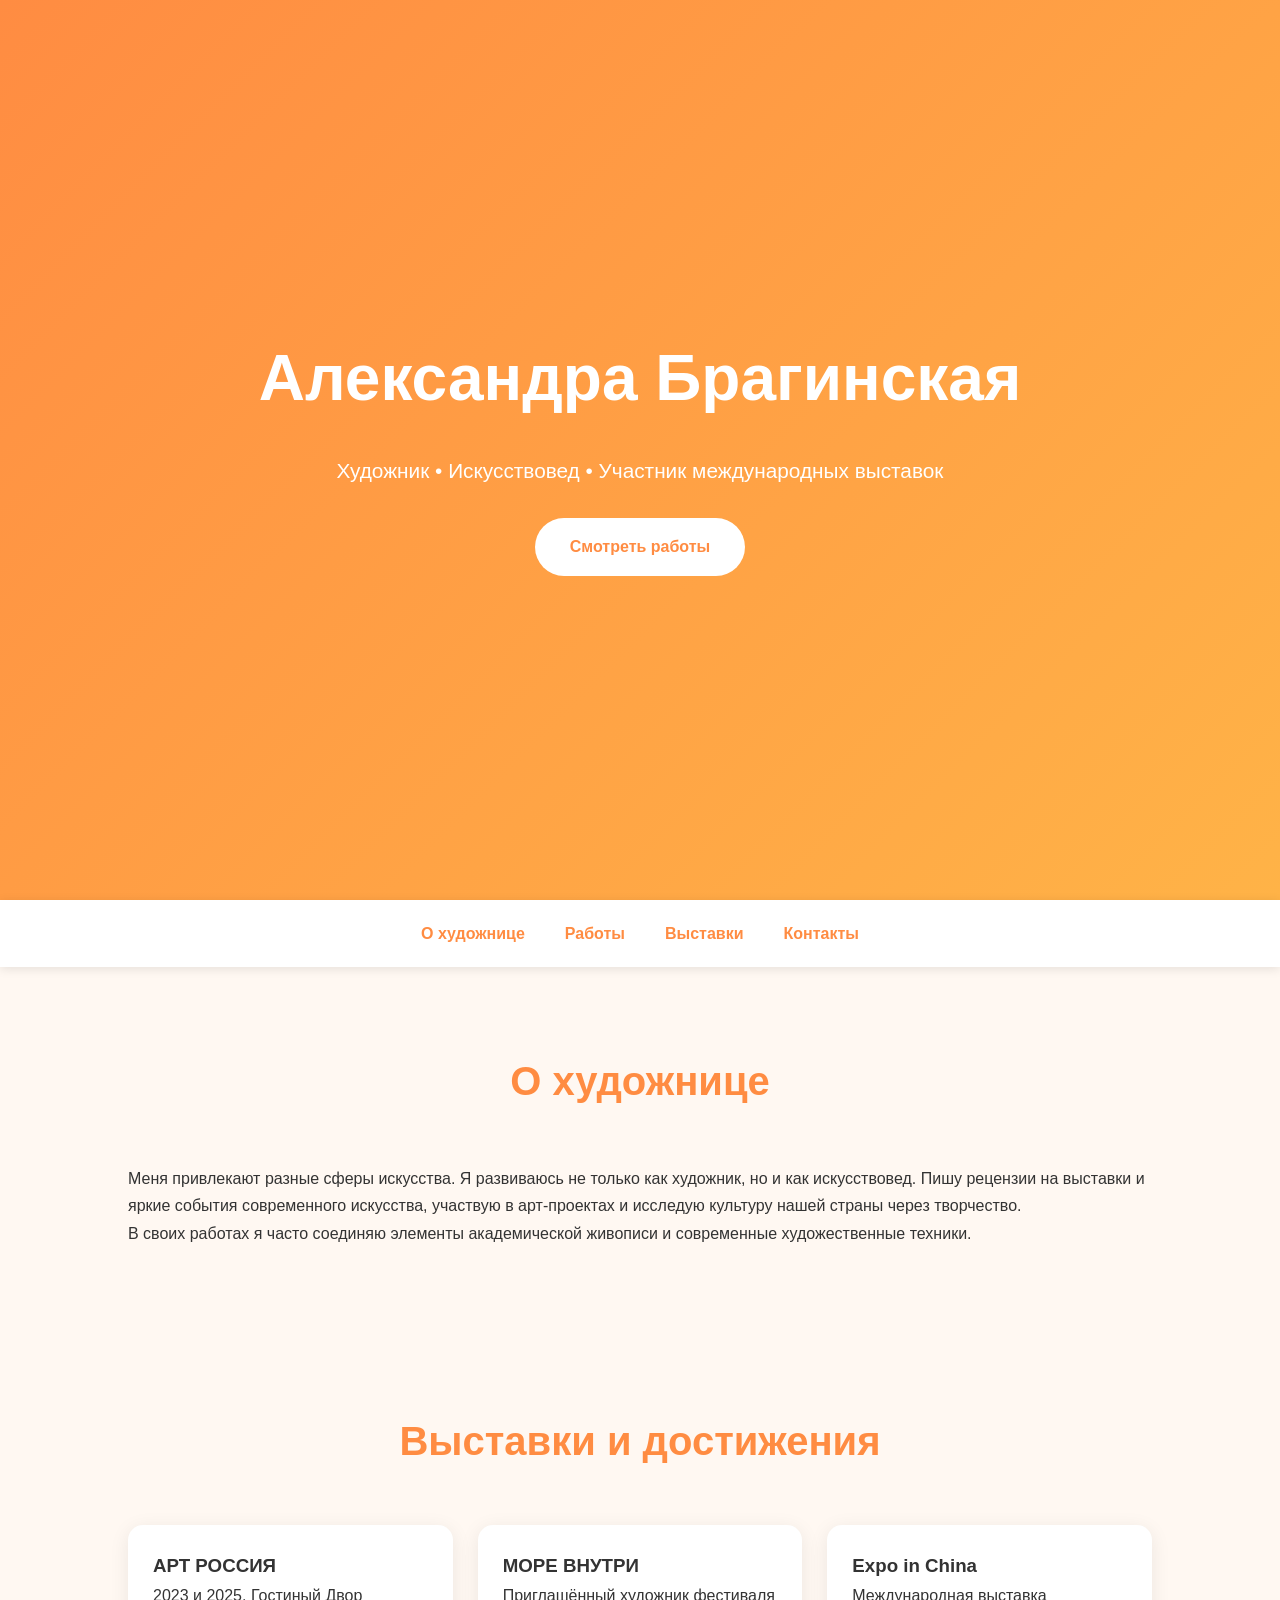
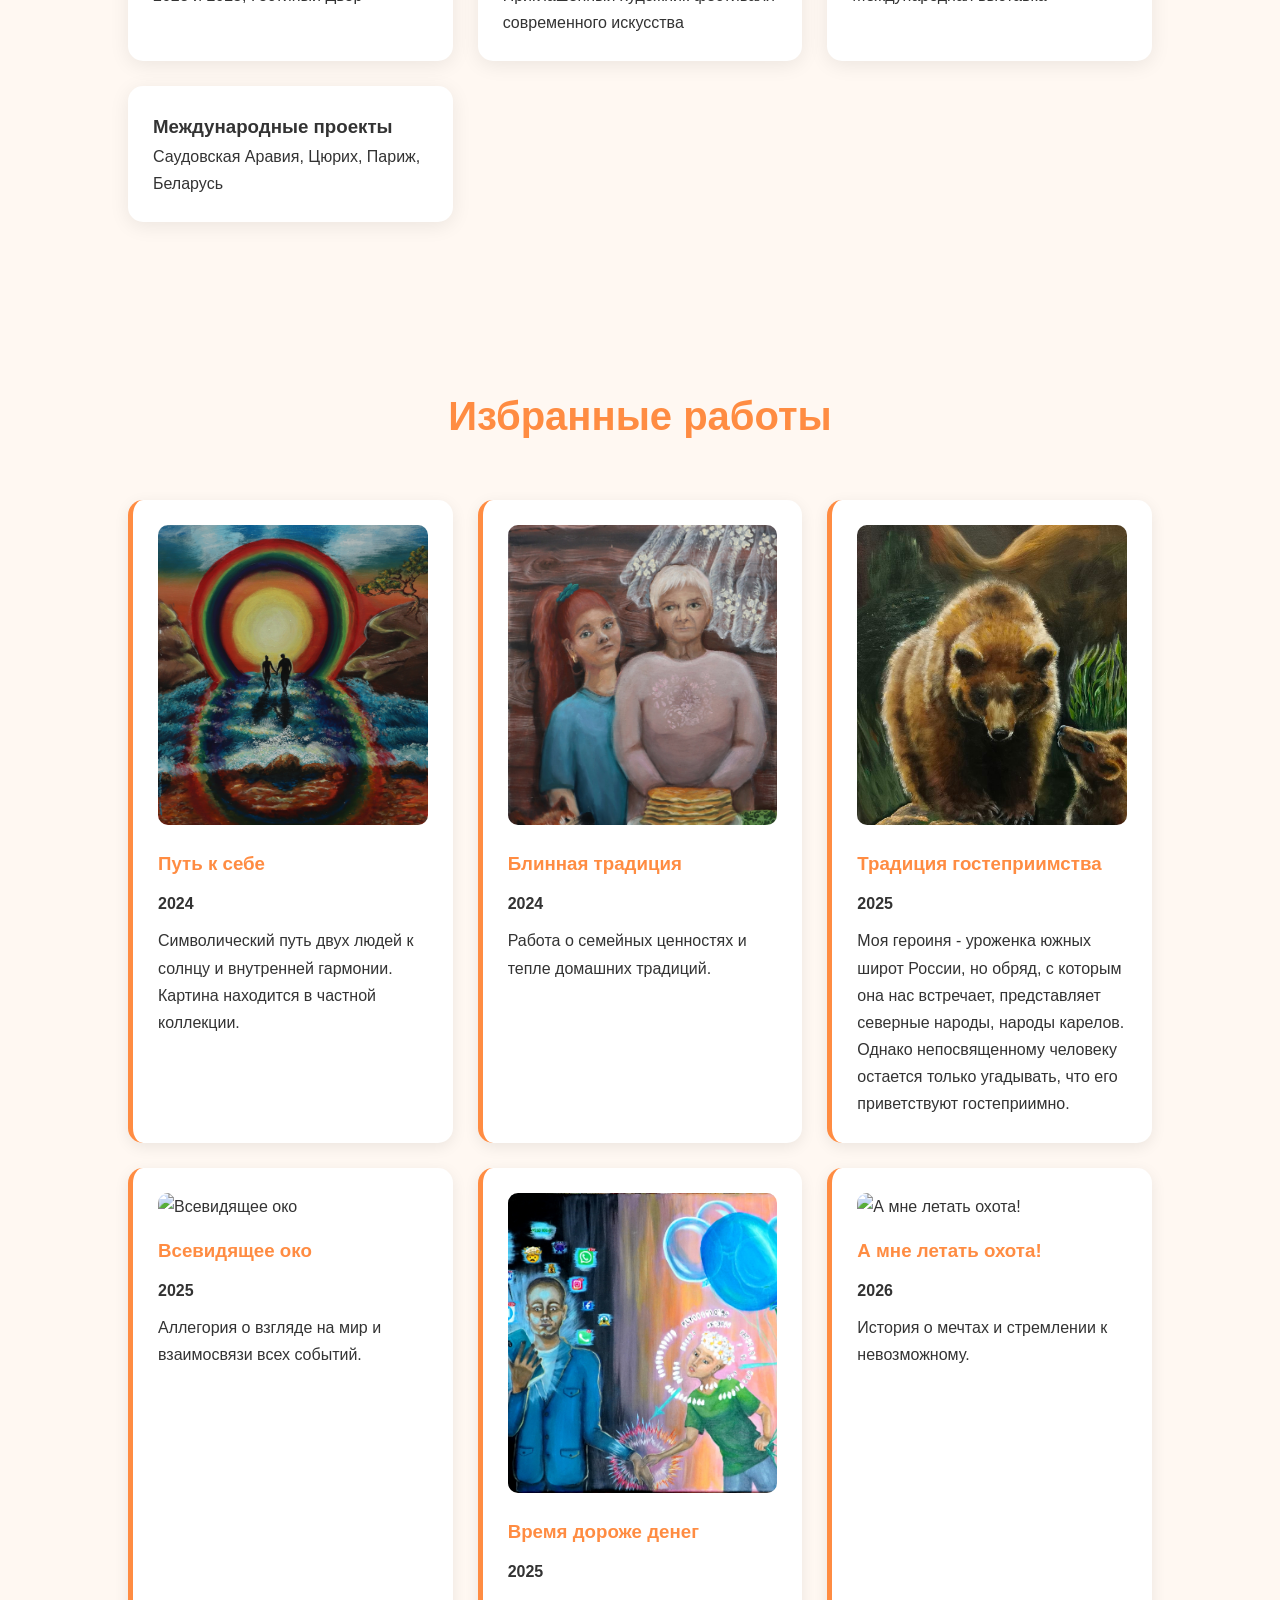
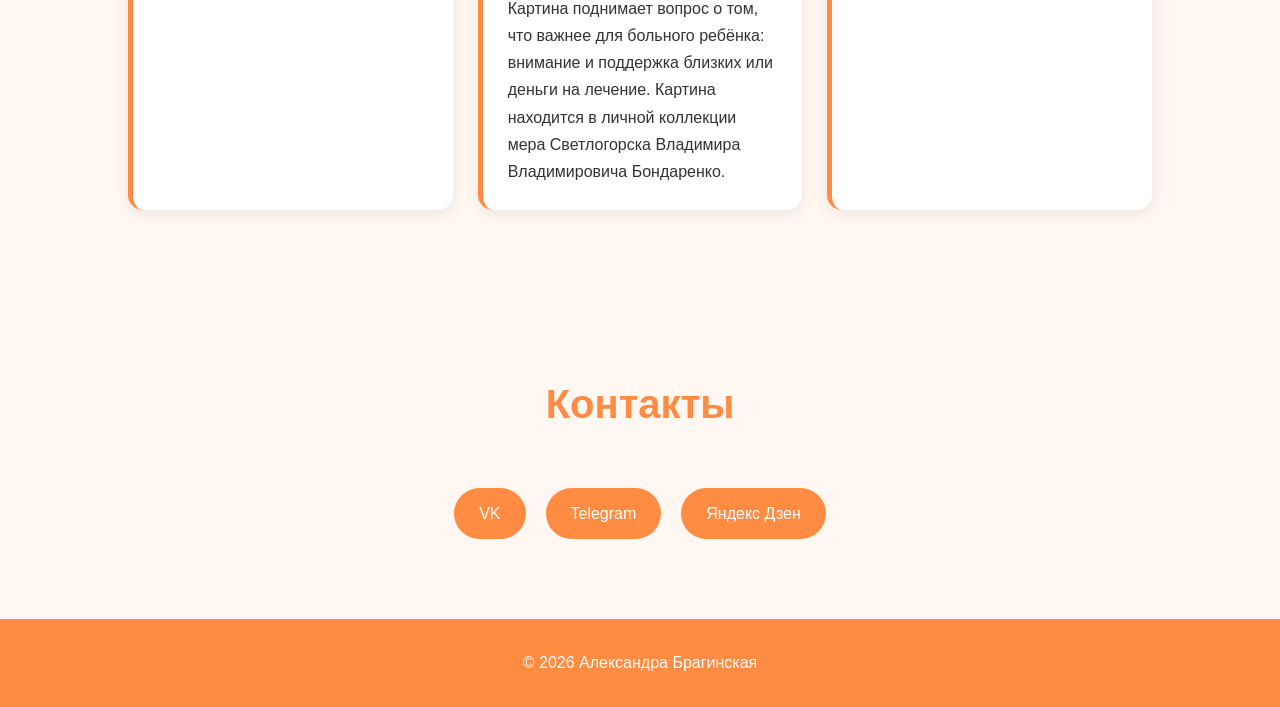
==== index.html @ 284531b2 "upgrade" ====
<!doctype html>
<html lang="ru">
  <head>
    <meta charset="UTF-8" />
    <meta name="viewport" content="width=device-width, initial-scale=1.0" />
    <title>Александра Брагинская | Художник</title>
    <link rel="stylesheet" href="style.css" />
  </head>
  <body>
    <header class="hero">
      <div class="hero-content">
        <h1>Александра Брагинская</h1>
        <p>Художник • Искусствовед • Участник международных выставок</p>
        <a href="#works" class="btn">Смотреть работы</a>
      </div>
    </header>

    <nav>
      <a href="#about">О художнице</a>
      <a href="#works">Работы</a>
      <a href="#projects">Выставки</a>
      <a href="#contacts">Контакты</a>
    </nav>

    <section id="about">
      <h2>О художнице</h2>

      <p>
        Меня привлекают разные сферы искусства. Я развиваюсь не только как
        художник, но и как искусствовед. Пишу рецензии на выставки и яркие
        события современного искусства, участвую в арт-проектах и исследую
        культуру нашей страны через творчество.
      </p>

      <p>
        В своих работах я часто соединяю элементы академической живописи и
        современные художественные техники.
      </p>
    </section>

    <section id="projects">
      <h2>Выставки и достижения</h2>

      <div class="cards">
        <div class="card">
          <h3>АРТ РОССИЯ</h3>
          <p>2023 и 2025, Гостиный Двор</p>
        </div>

        <div class="card">
          <h3>МОРЕ ВНУТРИ</h3>
          <p>Приглашённый художник фестиваля современного искусства</p>
        </div>

        <div class="card">
          <h3>Expo in China</h3>
          <p>Международная выставка</p>
        </div>

        <div class="card">
          <h3>Международные проекты</h3>
          <p>Саудовская Аравия, Цюрих, Париж, Беларусь</p>
        </div>
      </div>
    </section>

    <section id="works">
      <h2>Избранные работы</h2>

      <div class="gallery">
        <div class="work">
          <img src="img/IMG_5346.JPG" alt="Путь к себе" />
          <h3>Путь к себе</h3>
          <span>2024</span>
          <p>
            Символический путь двух людей к солнцу и внутренней гармонии.
            Картина находится в частной коллекции.
          </p>
        </div>

        <div class="work">
          <img
            src="img/Брагинская_Александра_70_50_Чувство_заботы_и_безусловной_любви.jpg"
            alt="Блинная традиция"
          />
          <h3>Блинная традиция</h3>
          <span>2024</span>
          <p>Работа о семейных ценностях и тепле домашних традиций.</p>
        </div>

        <div class="work">
          <img src="img/1757697984592.jpg" alt="Традиция гостеприимства" />
          <h3>Традиция гостеприимства</h3>
          <span>2025</span>
          <p>
            Моя героиня - уроженка южных широт России, но обряд, с которым она
            нас встречает, представляет северные народы, народы карелов. Однако
            непосвященному человеку остается только угадывать, что его
            приветствуют гостеприимно.
          </p>
        </div>

        <div class="work">
          <img src="img/DSC06233.png" alt="Всевидящее око" />
          <h3>Всевидящее око</h3>
          <span>2025</span>
          <p>Аллегория о взгляде на мир и взаимосвязи всех событий.</p>
        </div>

        <div class="work">
          <img src="img/IMG_20250822_142202_879.jpg" alt="Время дороже денег" />
          <h3>Время дороже денег</h3>
          <span>2025</span>
          <p>
            Картина поднимает вопрос о том, что важнее для больного ребёнка:
            внимание и поддержка близких или деньги на лечение. Картина
            находится в личной коллекции мера Светлогорска Владимира
            Владимировича Бондаренко.
          </p>
        </div>

        <div class="work">
          <img
            src="img/IMG_20260611_232342_124.jpg"
            alt="А мне летать охота!"
          />
          <h3>А мне летать охота!</h3>
          <span>2026</span>
          <p>История о мечтах и стремлении к невозможному.</p>
        </div>
      </div>
    </section>

    <section id="contacts">
      <h2>Контакты</h2>

      <div class="contacts">
        <a href="https://vk.com/alexatorsher" target="_blank">VK</a>
        <a href="https://t.me/artalexatorsher" target="_blank">Telegram</a>
        <a href="https://dzen.ru/a/aH1S5kycwwCSteDz" target="_blank"
          >Яндекс Дзен</a
        >
      </div>
    </section>

    <footer>
      <p>© 2026 Александра Брагинская</p>
    </footer>

    <script src="script.js"></script>
  </body>
</html>
---- style.css ----
* {
  margin: 0;
  padding: 0;
  box-sizing: border-box;
}

html {
  scroll-behavior: smooth;
}

body {
  font-family:
    Segoe UI,
    sans-serif;
  background: #fff8f2;
  color: #333;
  line-height: 1.7;
}

.hero {
  height: 100vh;
  background: linear-gradient(135deg, #ff8c42, #ffb347);
  display: flex;
  justify-content: center;
  align-items: center;
  text-align: center;
  color: white;
  h1 {
    font-size: 4rem;
    margin-bottom: 20px;
  }
  p {
    font-size: 1.3rem;
    margin-bottom: 30px;
  }
}

.btn {
  display: inline-block;
  padding: 15px 35px;
  background: white;
  color: #ff8c42;
  text-decoration: none;
  border-radius: 50px;
  font-weight: bold;
  transition: 0.3s;
  &:hover {
    transform: translateY(-3px);
  }
}

nav {
  position: sticky;
  top: 0;
  background: white;
  display: flex;
  justify-content: center;
  gap: 40px;
  padding: 20px;
  box-shadow: 0 2px 10px rgba(0, 0, 0, 0.1);
  z-index: 100;
  a {
    color: #ff8c42;
    text-decoration: none;
    font-weight: 600;
  }
}

section {
  padding: 80px 10%;
}

h2 {
  text-align: center;
  margin-bottom: 50px;
  color: #ff8c42;
  font-size: 2.5rem;
}

.cards {
  display: grid;
  grid-template-columns: repeat(auto-fit, minmax(250px, 1fr));
  gap: 25px;
}

.card {
  background: white;
  padding: 25px;
  border-radius: 15px;
  box-shadow: 0 4px 20px rgba(0, 0, 0, 0.08);
}

.gallery {
  display: grid;
  grid-template-columns: repeat(auto-fit, minmax(300px, 1fr));
  gap: 25px;
}

.work {
  background: white;
  padding: 25px;
  border-radius: 15px;
  border-left: 5px solid #ff8c42;
  box-shadow: 0 4px 15px rgba(0, 0, 0, 0.08);
  h3 {
    color: #ff8c42;
  }
  span {
    display: block;
    margin: 10px 0;
    font-weight: bold;
  }
  img {
    width: 100%;
    height: 300px;
    object-fit: cover;
    border-radius: 10px;
    margin-bottom: 15px;
  }
}

.contacts {
  display: flex;
  justify-content: center;
  gap: 20px;
  a {
    padding: 12px 25px;
    background: #ff8c42;
    color: white;
    text-decoration: none;
    border-radius: 50px;
  }
}

footer {
  text-align: center;
  padding: 30px;
  background: #ff8c42;
  color: white;
}

@media (max-width: 992px) {
  .hero h1 {
    font-size: 3rem;
  }

  .hero p {
    font-size: 1.1rem;
  }

  nav {
    gap: 20px;
    padding: 15px;
  }

  section {
    padding: 60px 7%;
  }
}

/* Телефоны */
@media (max-width: 768px) {
  .hero {
    padding: 20px;
  }

  .hero h1 {
    font-size: 2.3rem;
  }

  .hero p {
    font-size: 1rem;
  }

  nav {
    display: flex;
    flex-wrap: wrap;
    justify-content: center;
    gap: 12px;
    padding: 12px;
  }

  nav a {
    font-size: 0.95rem;
    padding: 6px 10px;
  }

  section {
    padding: 50px 20px;
  }

  h2 {
    font-size: 2rem;
  }

  .gallery {
    grid-template-columns: 1fr;
  }

  .cards {
    grid-template-columns: 1fr;
  }

  .contacts {
    flex-direction: column;
    align-items: center;
  }

  .contacts a {
    width: 100%;
    max-width: 320px;
    text-align: center;
  }

  .work img {
    height: 220px;
  }
}

/* Маленькие телефоны */
@media (max-width: 480px) {
  .hero h1 {
    font-size: 1.8rem;
  }

  nav {
    display: none;
  }

  nav a {
    width: 100%;
    text-align: center;
  }

  .btn {
    width: 100%;
    max-width: 260px;
  }
}
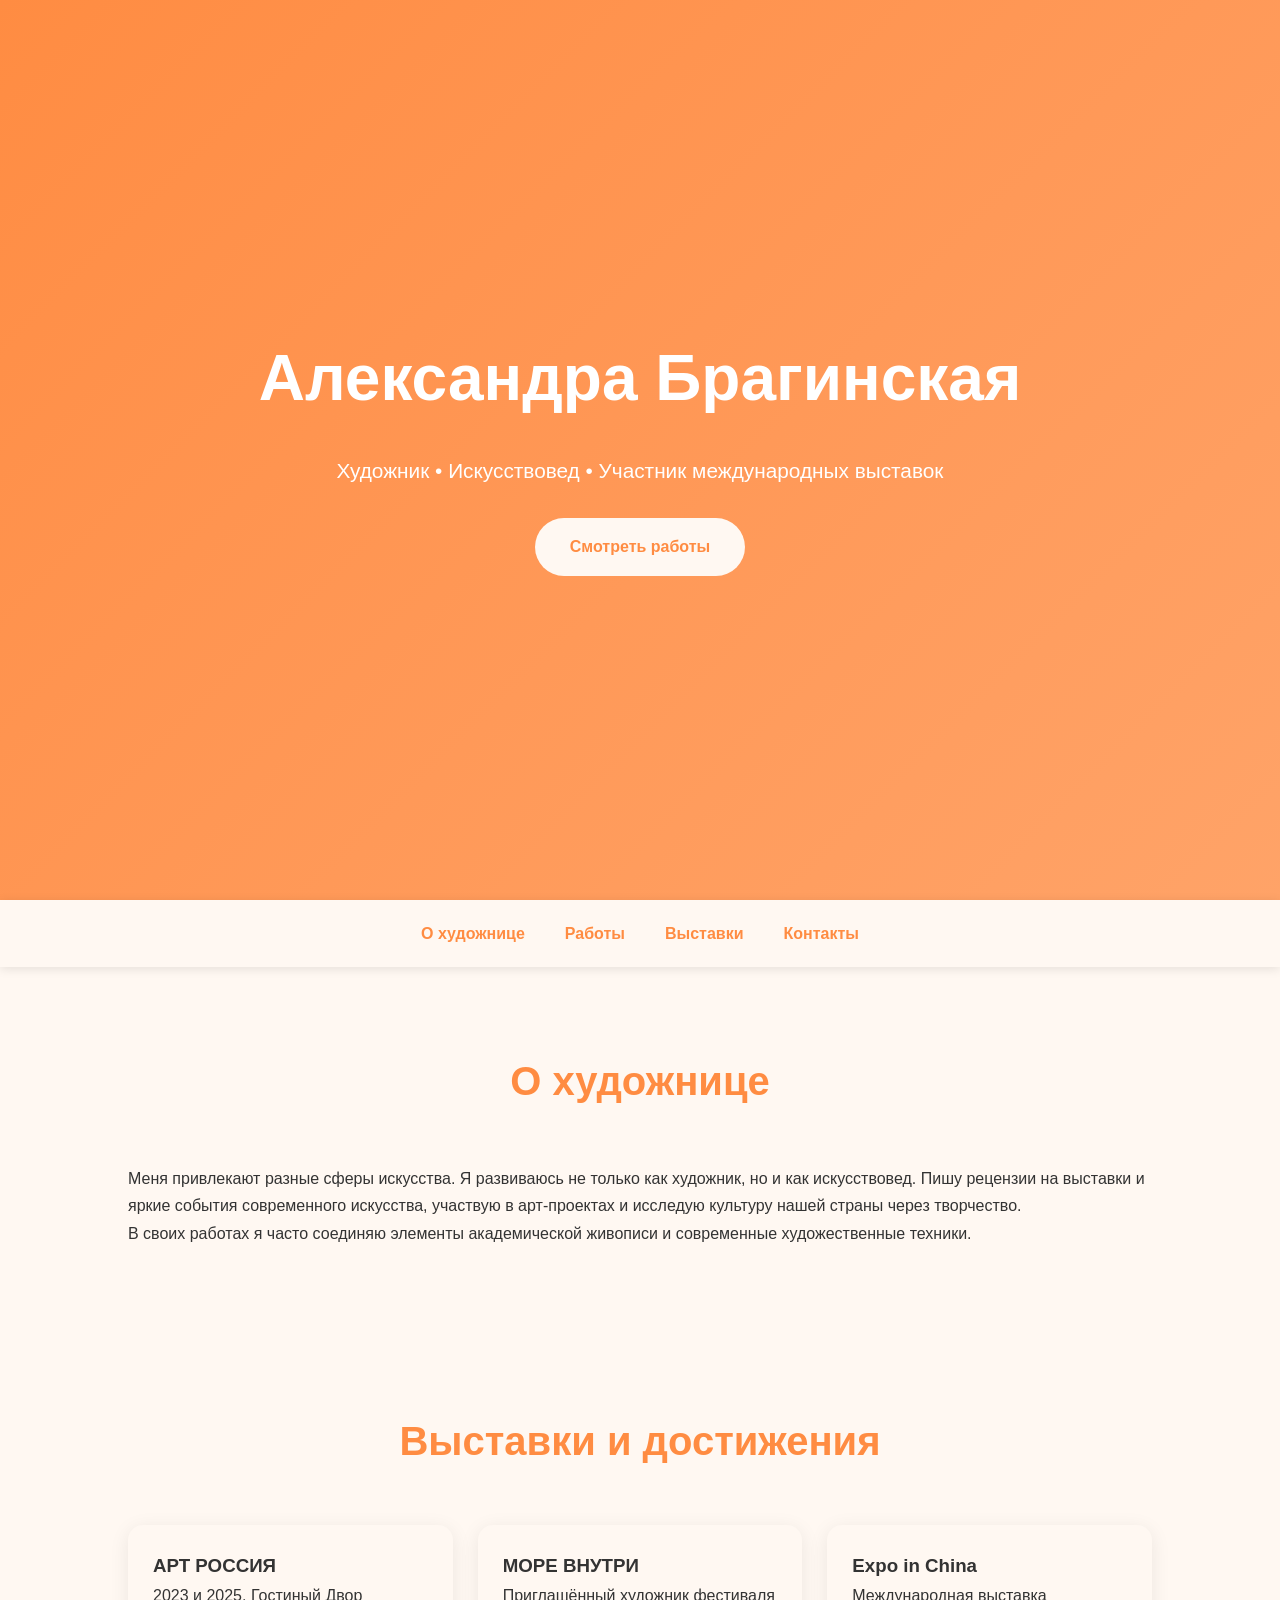
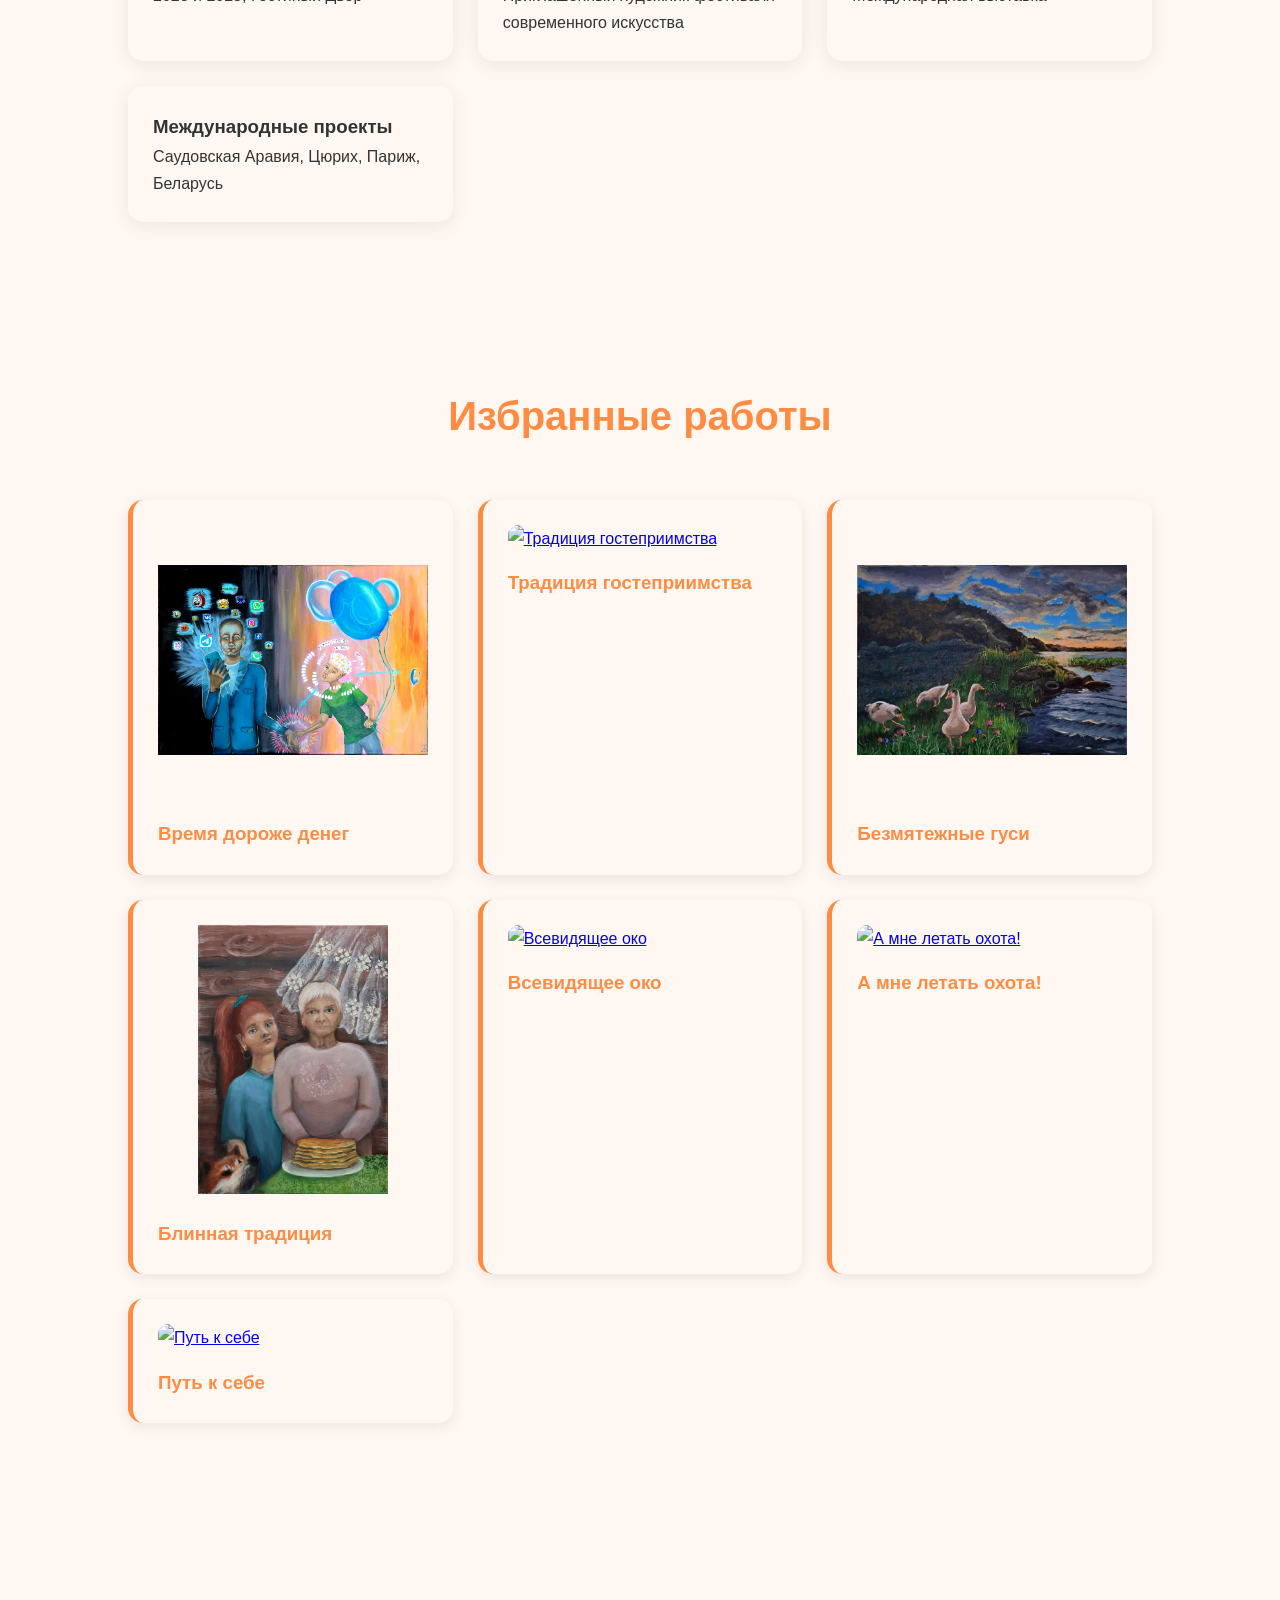
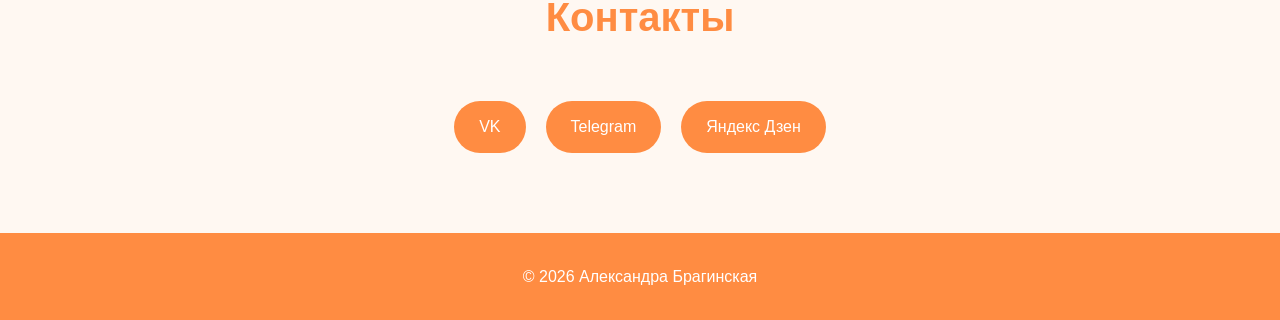
==== commit 01efdafb: "added script for paintings" ====
--- a/index.html
+++ b/index.html
@@ -66,69 +66,7 @@
 
     <section id="works">
       <h2>Избранные работы</h2>
-
-      <div class="gallery">
-        <div class="work">
-          <img src="img/IMG_5346.JPG" alt="Путь к себе" />
-          <h3>Путь к себе</h3>
-          <span>2024</span>
-          <p>
-            Символический путь двух людей к солнцу и внутренней гармонии.
-            Картина находится в частной коллекции.
-          </p>
-        </div>
-
-        <div class="work">
-          <img
-            src="img/Брагинская_Александра_70_50_Чувство_заботы_и_безусловной_любви.jpg"
-            alt="Блинная традиция"
-          />
-          <h3>Блинная традиция</h3>
-          <span>2024</span>
-          <p>Работа о семейных ценностях и тепле домашних традиций.</p>
-        </div>
-
-        <div class="work">
-          <img src="img/1757697984592.jpg" alt="Традиция гостеприимства" />
-          <h3>Традиция гостеприимства</h3>
-          <span>2025</span>
-          <p>
-            Моя героиня - уроженка южных широт России, но обряд, с которым она
-            нас встречает, представляет северные народы, народы карелов. Однако
-            непосвященному человеку остается только угадывать, что его
-            приветствуют гостеприимно.
-          </p>
-        </div>
-
-        <div class="work">
-          <img src="img/DSC06233.png" alt="Всевидящее око" />
-          <h3>Всевидящее око</h3>
-          <span>2025</span>
-          <p>Аллегория о взгляде на мир и взаимосвязи всех событий.</p>
-        </div>
-
-        <div class="work">
-          <img src="img/IMG_20250822_142202_879.jpg" alt="Время дороже денег" />
-          <h3>Время дороже денег</h3>
-          <span>2025</span>
-          <p>
-            Картина поднимает вопрос о том, что важнее для больного ребёнка:
-            внимание и поддержка близких или деньги на лечение. Картина
-            находится в личной коллекции мера Светлогорска Владимира
-            Владимировича Бондаренко.
-          </p>
-        </div>
-
-        <div class="work">
-          <img
-            src="img/IMG_20260611_232342_124.jpg"
-            alt="А мне летать охота!"
-          />
-          <h3>А мне летать охота!</h3>
-          <span>2026</span>
-          <p>История о мечтах и стремлении к невозможному.</p>
-        </div>
-      </div>
+      <div class="gallery" id="gallery"></div>
     </section>
 
     <section id="contacts">
--- a/style.css
+++ b/style.css
@@ -4,6 +4,14 @@
   box-sizing: border-box;
 }
 
+:root {
+  --primary-color: #ff8c42;
+  --secondary-color: color-mix(in srgb, var(--primary-color) 80%, white);
+  --background-color: #fff8f2;
+  --black-text-color: #333;
+  --white-text-color: #fff;
+}
+
 html {
   scroll-behavior: smooth;
 }
@@ -12,19 +20,23 @@
   font-family:
     Segoe UI,
     sans-serif;
-  background: #fff8f2;
-  color: #333;
+  background: var(--background-color);
+  color: var(--black-text-color);
   line-height: 1.7;
 }
 
 .hero {
   height: 100vh;
-  background: linear-gradient(135deg, #ff8c42, #ffb347);
+  background: linear-gradient(
+    135deg,
+    var(--primary-color),
+    var(--secondary-color)
+  );
   display: flex;
   justify-content: center;
   align-items: center;
   text-align: center;
-  color: white;
+  color: var(--white-text-color);
   h1 {
     font-size: 4rem;
     margin-bottom: 20px;
@@ -38,8 +50,8 @@
 .btn {
   display: inline-block;
   padding: 15px 35px;
-  background: white;
-  color: #ff8c42;
+  background: var(--background-color);
+  color: var(--primary-color);
   text-decoration: none;
   border-radius: 50px;
   font-weight: bold;
@@ -52,7 +64,7 @@
 nav {
   position: sticky;
   top: 0;
-  background: white;
+  background: var(--background-color);
   display: flex;
   justify-content: center;
   gap: 40px;
@@ -60,7 +72,7 @@
   box-shadow: 0 2px 10px rgba(0, 0, 0, 0.1);
   z-index: 100;
   a {
-    color: #ff8c42;
+    color: var(--primary-color);
     text-decoration: none;
     font-weight: 600;
   }
@@ -73,7 +85,7 @@
 h2 {
   text-align: center;
   margin-bottom: 50px;
-  color: #ff8c42;
+  color: var(--primary-color);
   font-size: 2.5rem;
 }
 
@@ -84,7 +96,7 @@
 }
 
 .card {
-  background: white;
+  background: var(--background-color);
   padding: 25px;
   border-radius: 15px;
   box-shadow: 0 4px 20px rgba(0, 0, 0, 0.08);
@@ -97,13 +109,13 @@
 }
 
 .work {
-  background: white;
+  background: var(--background-color);
   padding: 25px;
   border-radius: 15px;
-  border-left: 5px solid #ff8c42;
+  border-left: 5px solid var(--primary-color);
   box-shadow: 0 4px 15px rgba(0, 0, 0, 0.08);
   h3 {
-    color: #ff8c42;
+    color: var(--primary-color);
   }
   span {
     display: block;
@@ -112,8 +124,9 @@
   }
   img {
     width: 100%;
-    height: 300px;
-    object-fit: cover;
+    aspect-ratio: 1 / 1;
+    object-fit: contain;
+    background: var(--background-color);
     border-radius: 10px;
     margin-bottom: 15px;
   }
@@ -125,8 +138,8 @@
   gap: 20px;
   a {
     padding: 12px 25px;
-    background: #ff8c42;
-    color: white;
+    background: var(--primary-color);
+    color: var(--white-text-color);
     text-decoration: none;
     border-radius: 50px;
   }
@@ -135,8 +148,8 @@
 footer {
   text-align: center;
   padding: 30px;
-  background: #ff8c42;
-  color: white;
+  background: var(--primary-color);
+  color: var(--white-text-color);
 }
 
 @media (max-width: 992px) {
@@ -155,65 +168,6 @@
 
   section {
     padding: 60px 7%;
-  }
-}
-
-/* Телефоны */
-@media (max-width: 768px) {
-  .hero {
-    padding: 20px;
-  }
-
-  .hero h1 {
-    font-size: 2.3rem;
-  }
-
-  .hero p {
-    font-size: 1rem;
-  }
-
-  nav {
-    display: flex;
-    flex-wrap: wrap;
-    justify-content: center;
-    gap: 12px;
-    padding: 12px;
-  }
-
-  nav a {
-    font-size: 0.95rem;
-    padding: 6px 10px;
-  }
-
-  section {
-    padding: 50px 20px;
-  }
-
-  h2 {
-    font-size: 2rem;
-  }
-
-  .gallery {
-    grid-template-columns: 1fr;
-  }
-
-  .cards {
-    grid-template-columns: 1fr;
-  }
-
-  .contacts {
-    flex-direction: column;
-    align-items: center;
-  }
-
-  .contacts a {
-    width: 100%;
-    max-width: 320px;
-    text-align: center;
-  }
-
-  .work img {
-    height: 220px;
   }
 }
 
@@ -227,13 +181,41 @@
     display: none;
   }
 
-  nav a {
-    width: 100%;
+  .btn {
+    width: 100%;
+    max-width: 260px;
+  }
+
+  section {
+    padding: 30px 10px;
+  }
+
+  .gallery {
+    grid-template-columns: 1fr;
+    gap: 30px;
+  }
+
+  .work {
+    padding: 15px;
+  }
+
+  .work img {
+    width: 100%;
+    aspect-ratio: 1 / 1;
+    object-fit: contain;
+    max-height: 420px;
+    margin: 0 auto 20px;
+    display: block;
+  }
+
+  .contacts {
+    flex-direction: column;
+    align-items: center;
+  }
+
+  .contacts a {
+    width: 100%;
+    max-width: 300px;
     text-align: center;
   }
-
-  .btn {
-    width: 100%;
-    max-width: 260px;
-  }
-}
+}
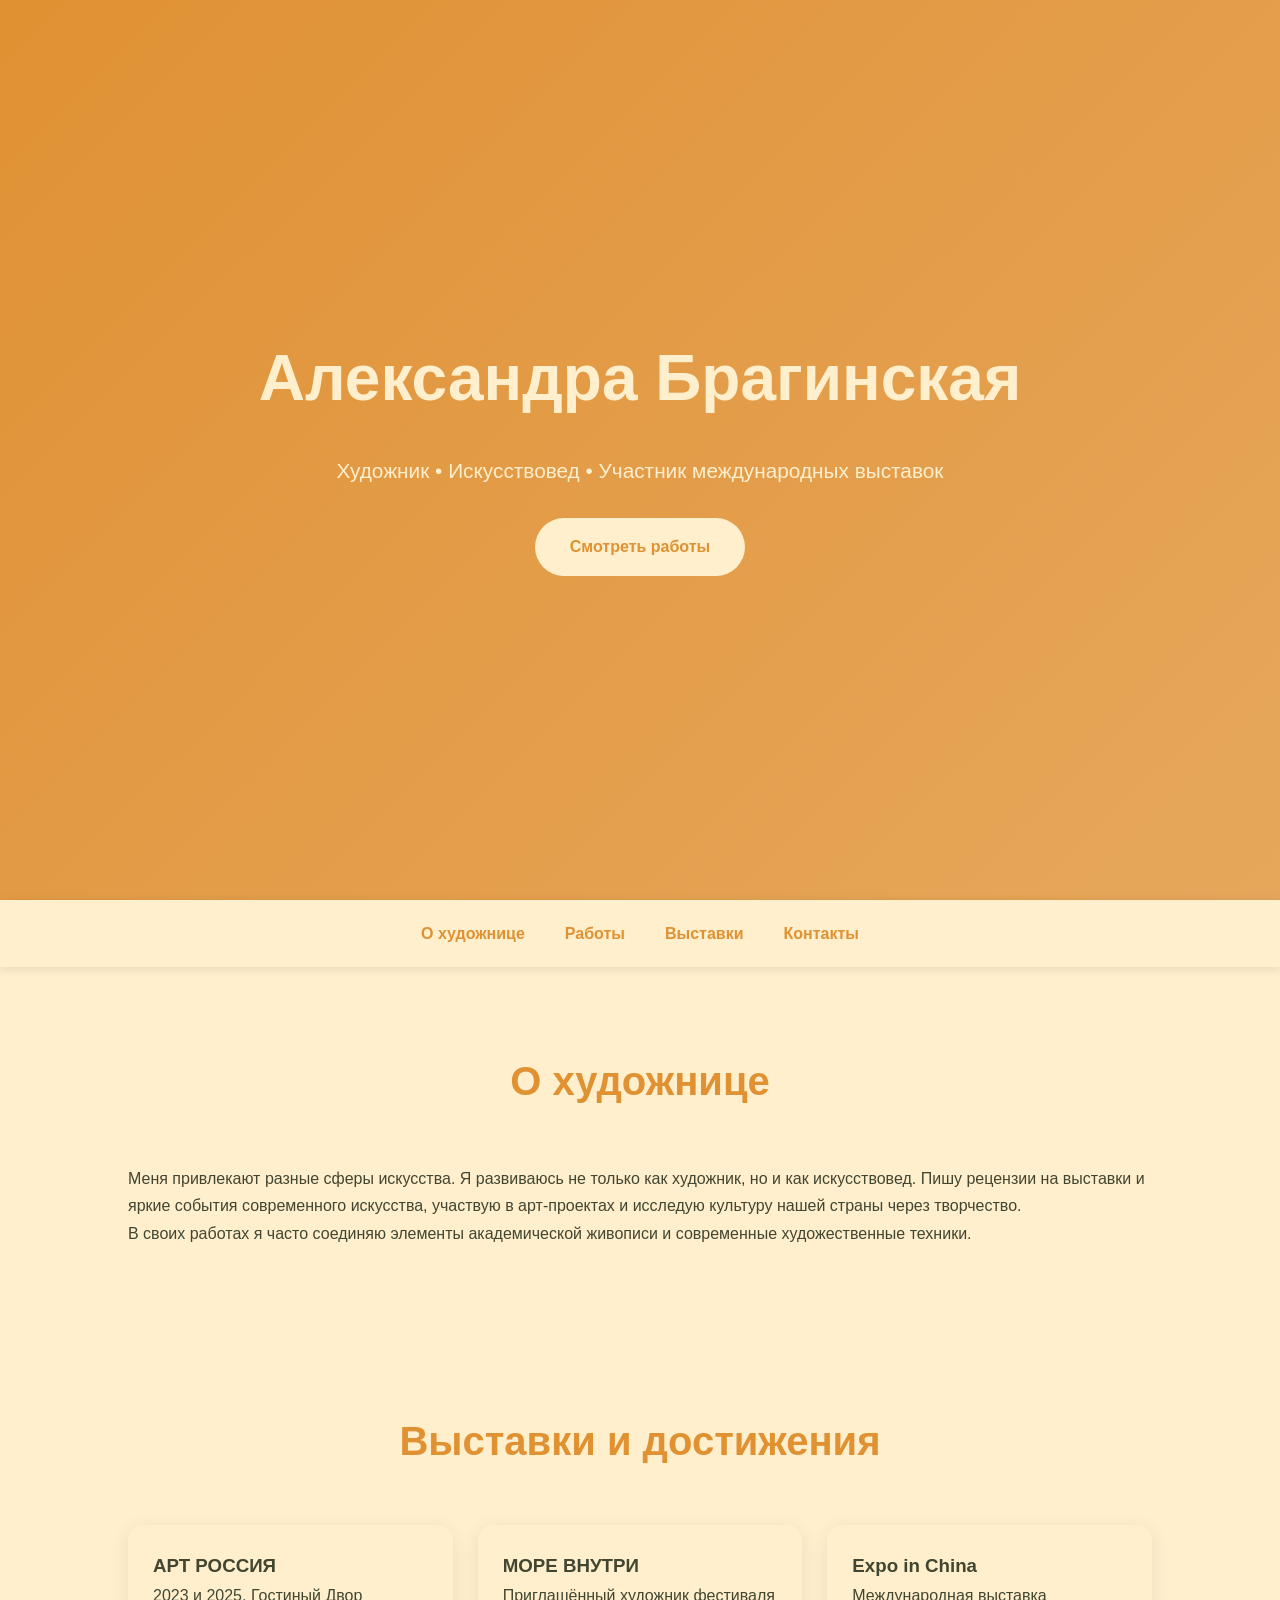
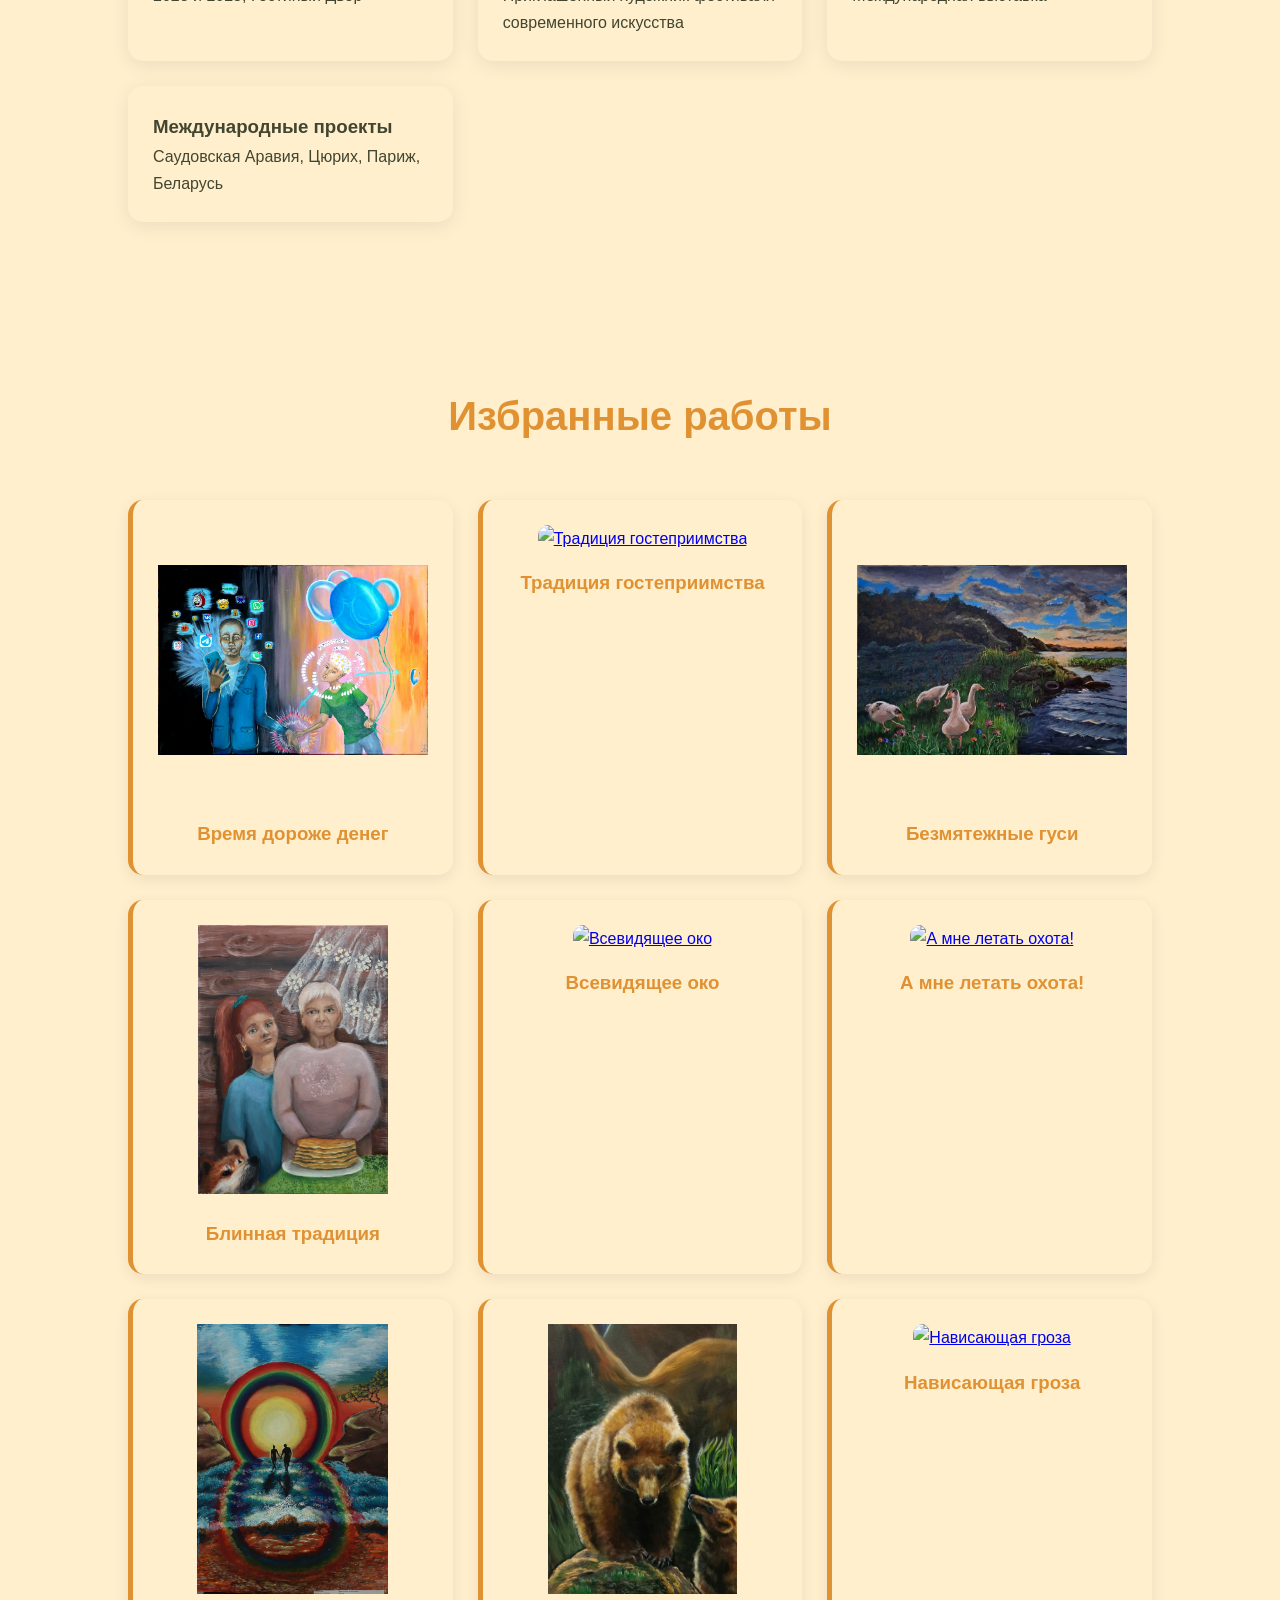
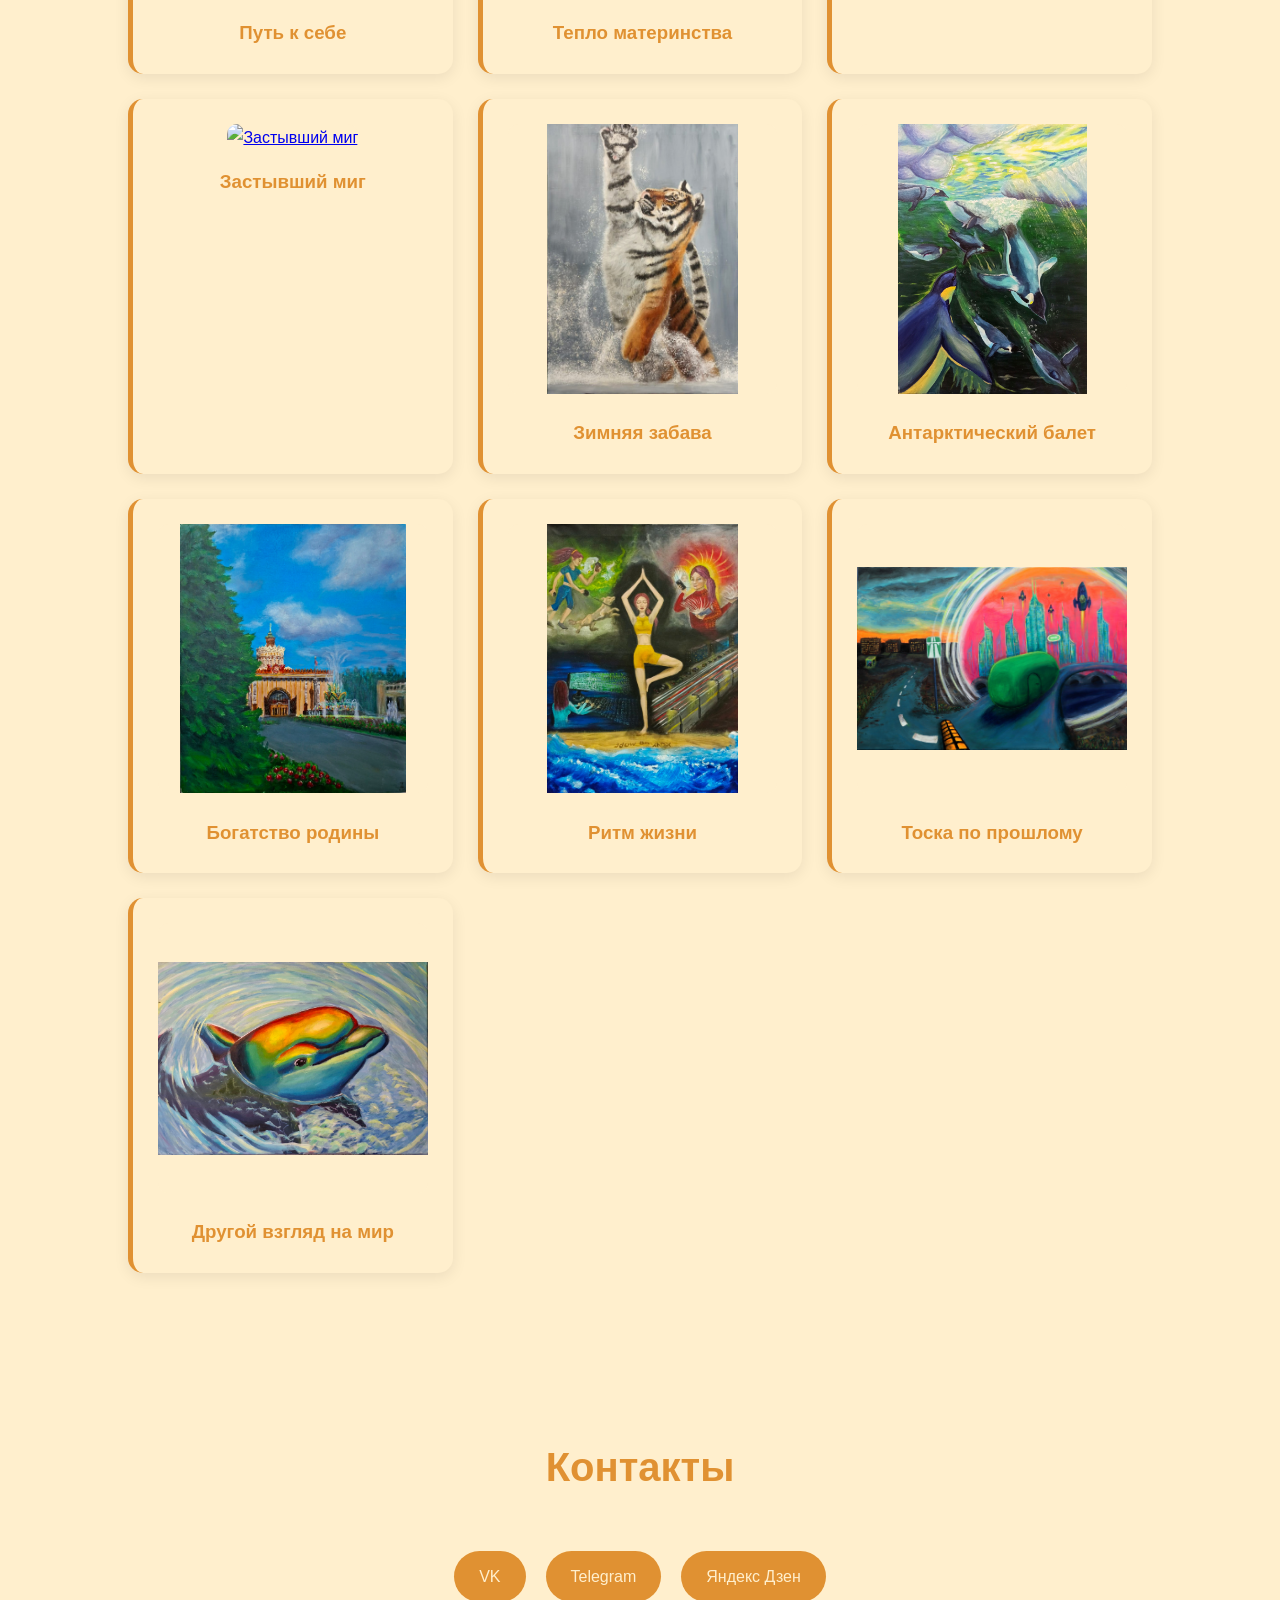
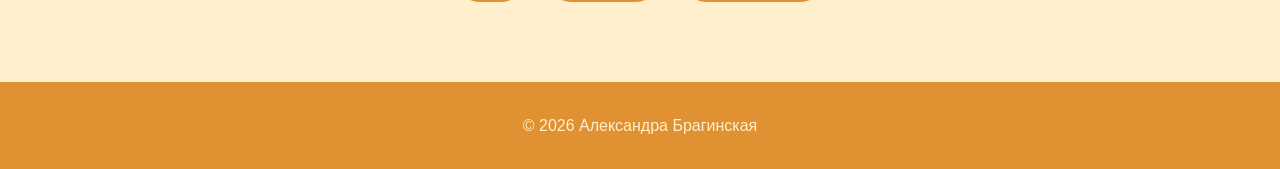
==== commit 9bfa1aff: "lupa zalupa" ====
--- a/index.html
+++ b/index.html
@@ -86,5 +86,6 @@
     </footer>
 
     <script src="script.js"></script>
+    <script src="no-copy.js"></script>
   </body>
 </html>
--- a/style.css
+++ b/style.css
@@ -5,11 +5,11 @@
 }
 
 :root {
-  --primary-color: #ff8c42;
+  --primary-color: #e09132;
   --secondary-color: color-mix(in srgb, var(--primary-color) 80%, white);
-  --background-color: #fff8f2;
-  --black-text-color: #333;
-  --white-text-color: #fff;
+  --background-color: #ffefcd;
+  --black-text-color: #424530;
+  --white-text-color: #ffefcd;
 }
 
 html {
@@ -23,6 +23,11 @@
   background: var(--background-color);
   color: var(--black-text-color);
   line-height: 1.7;
+}
+
+img {
+  user-select: none;
+  -webkit-user-drag: none;
 }
 
 .hero {
@@ -114,6 +119,7 @@
   border-radius: 15px;
   border-left: 5px solid var(--primary-color);
   box-shadow: 0 4px 15px rgba(0, 0, 0, 0.08);
+  text-align: center;
   h3 {
     color: var(--primary-color);
   }
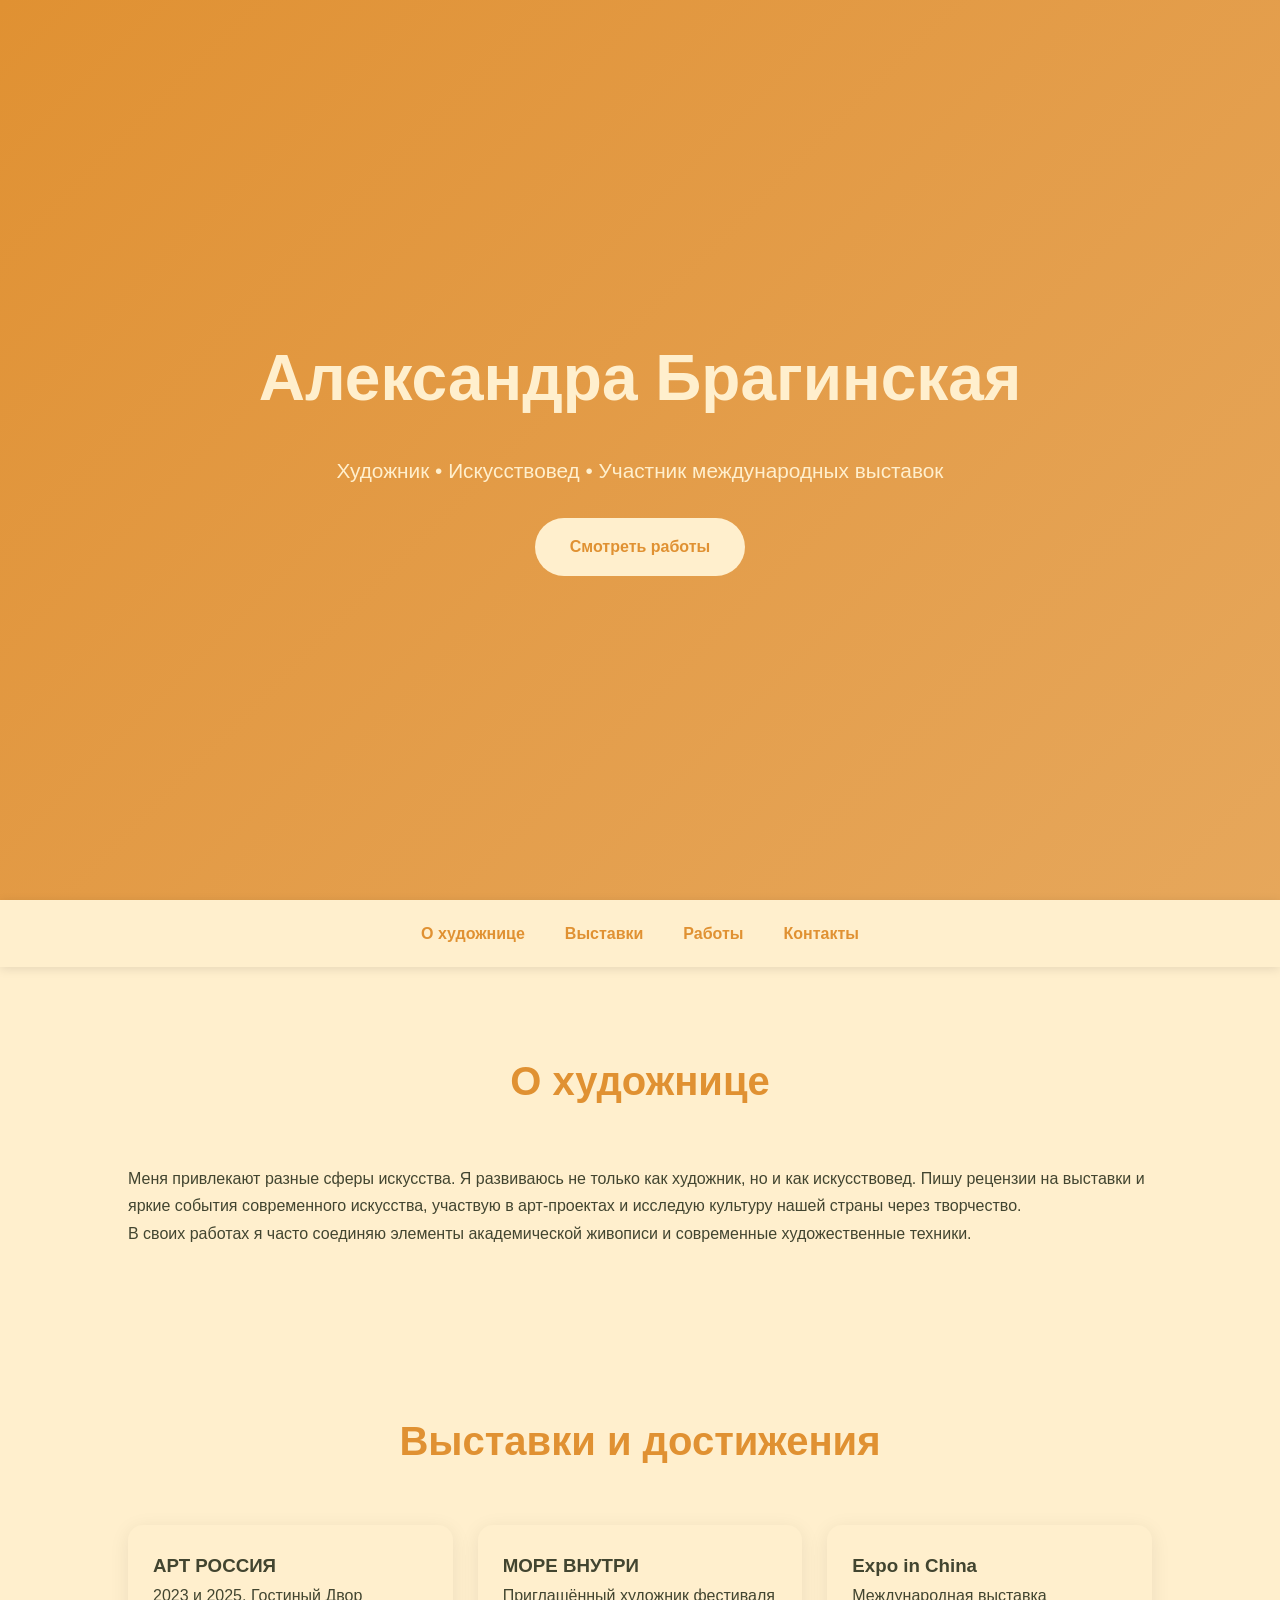
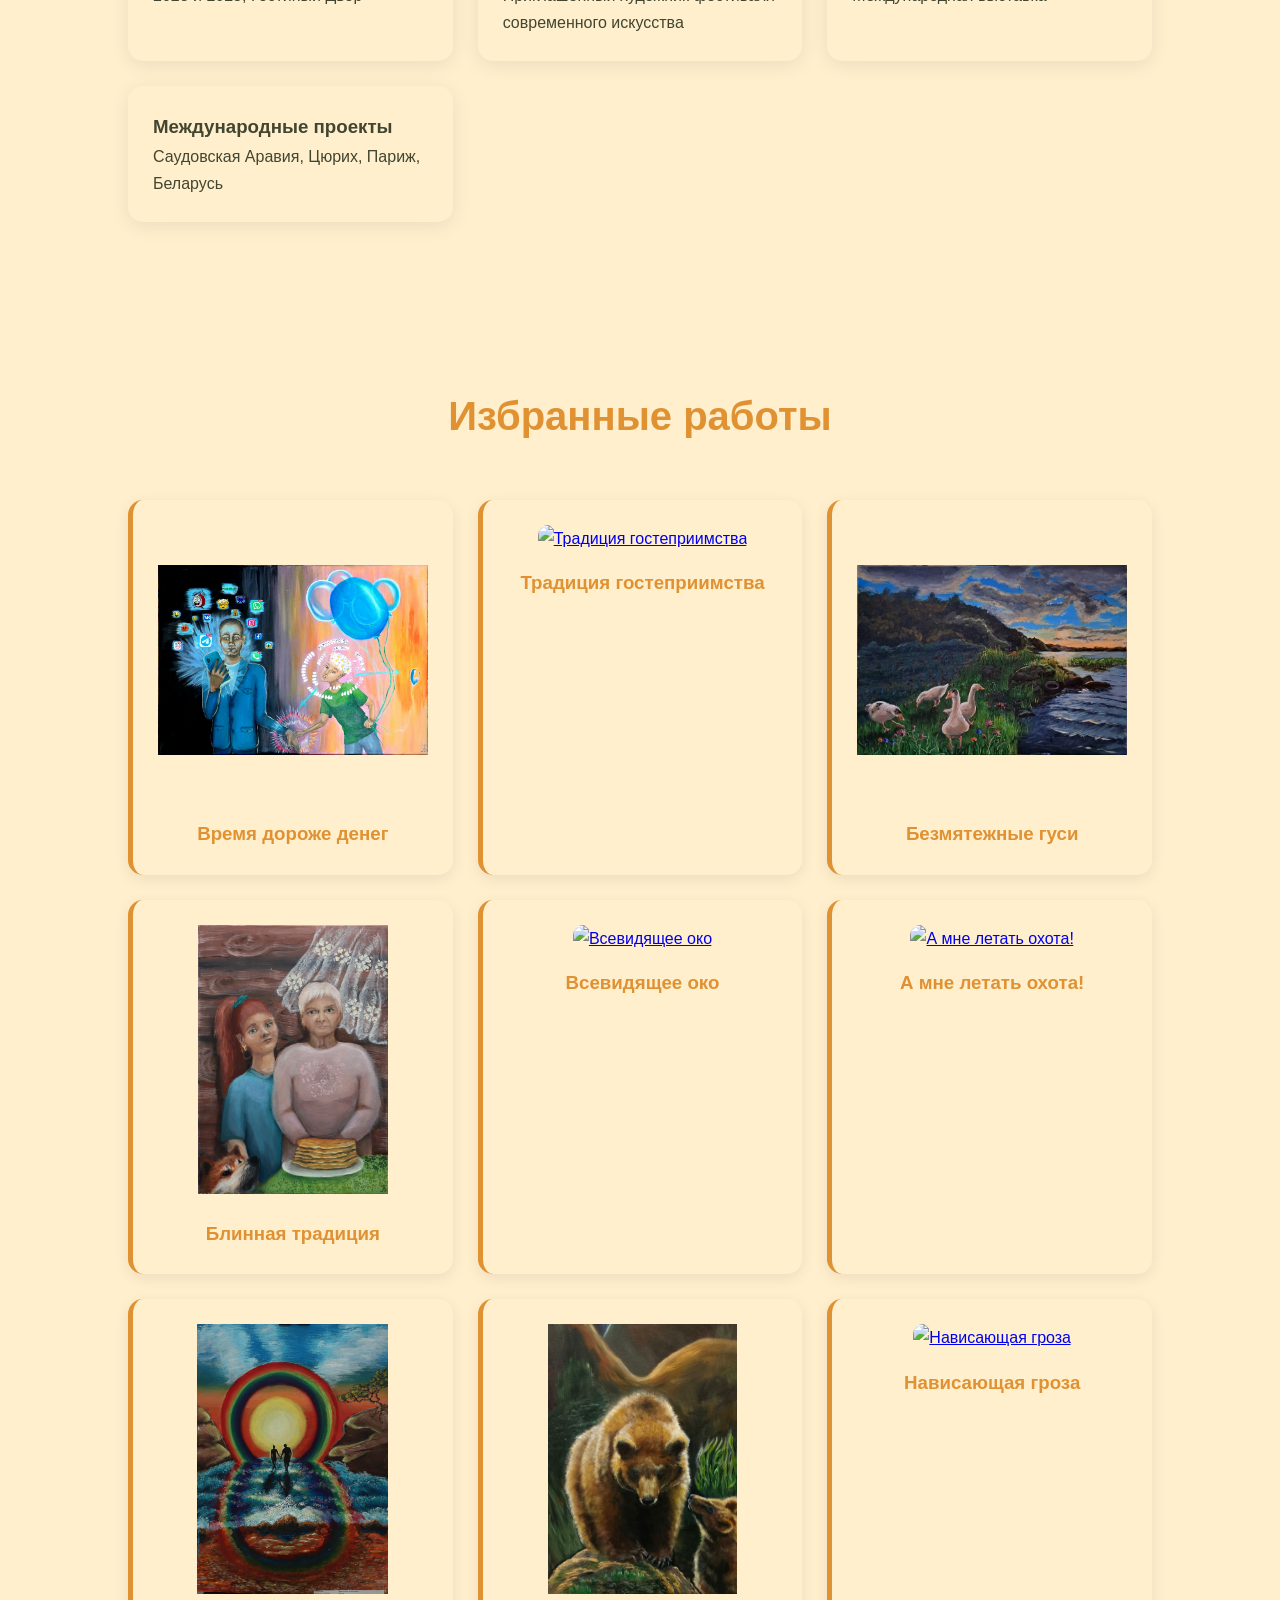
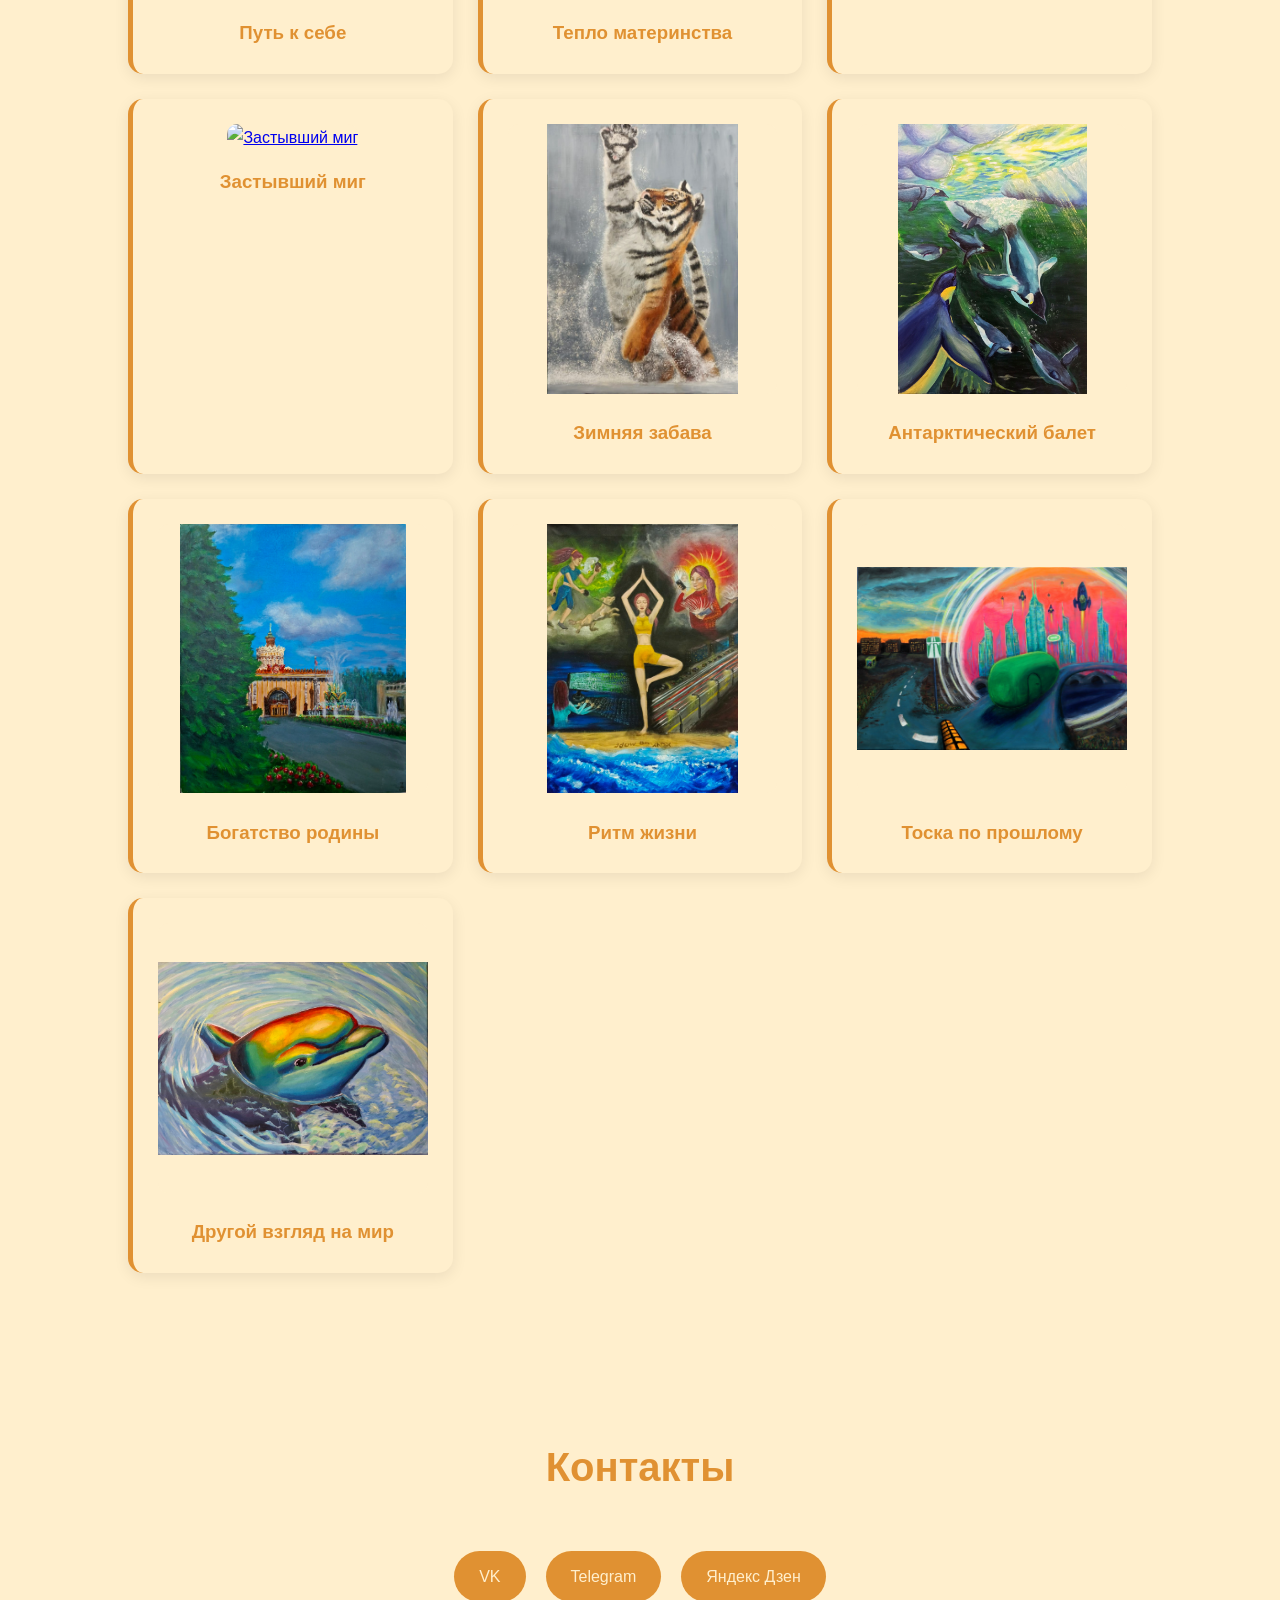
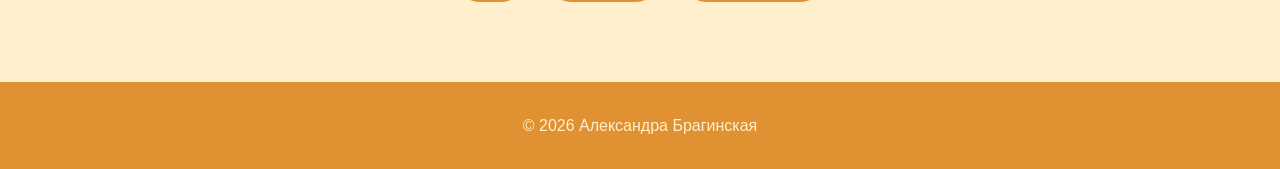
==== commit 91289360: "switched works and projects" ====
--- a/index.html
+++ b/index.html
@@ -17,8 +17,8 @@
 
     <nav>
       <a href="#about">О художнице</a>
+      <a href="#projects">Выставки</a>
       <a href="#works">Работы</a>
-      <a href="#projects">Выставки</a>
       <a href="#contacts">Контакты</a>
     </nav>
 
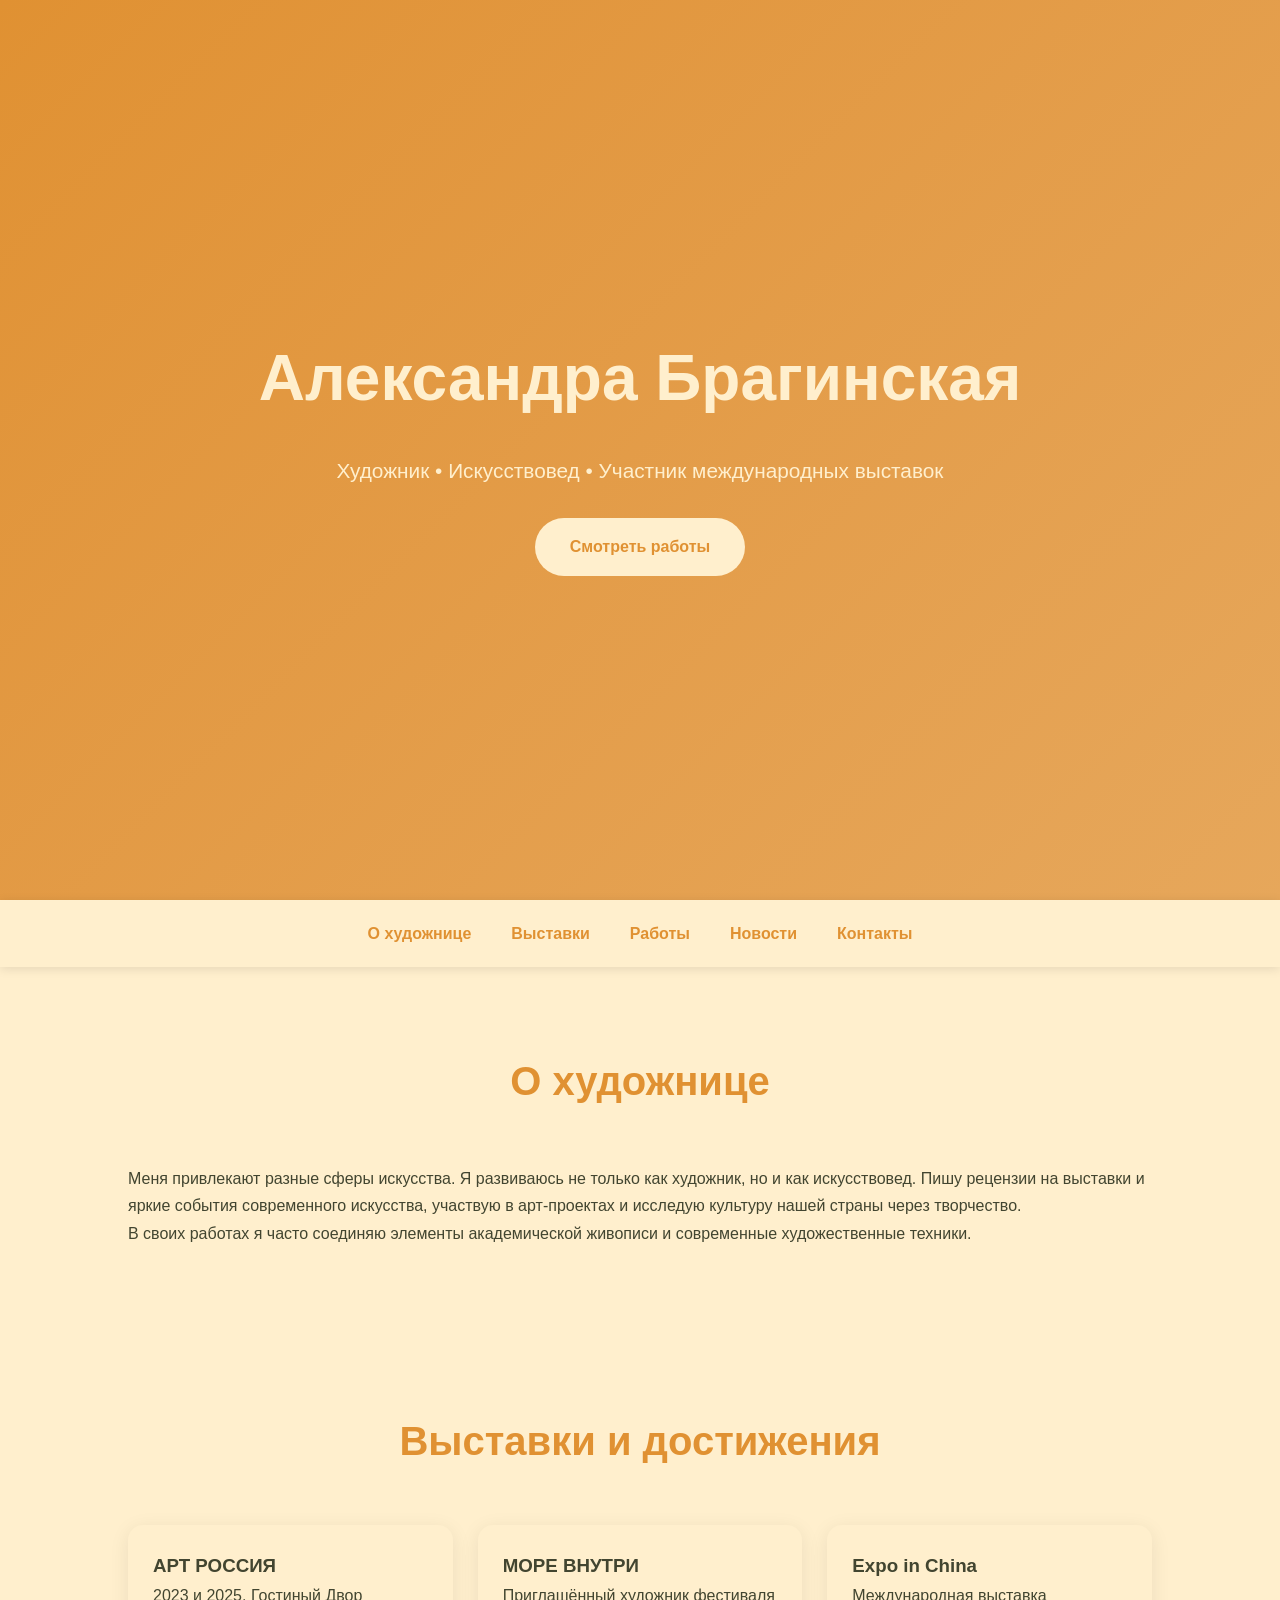
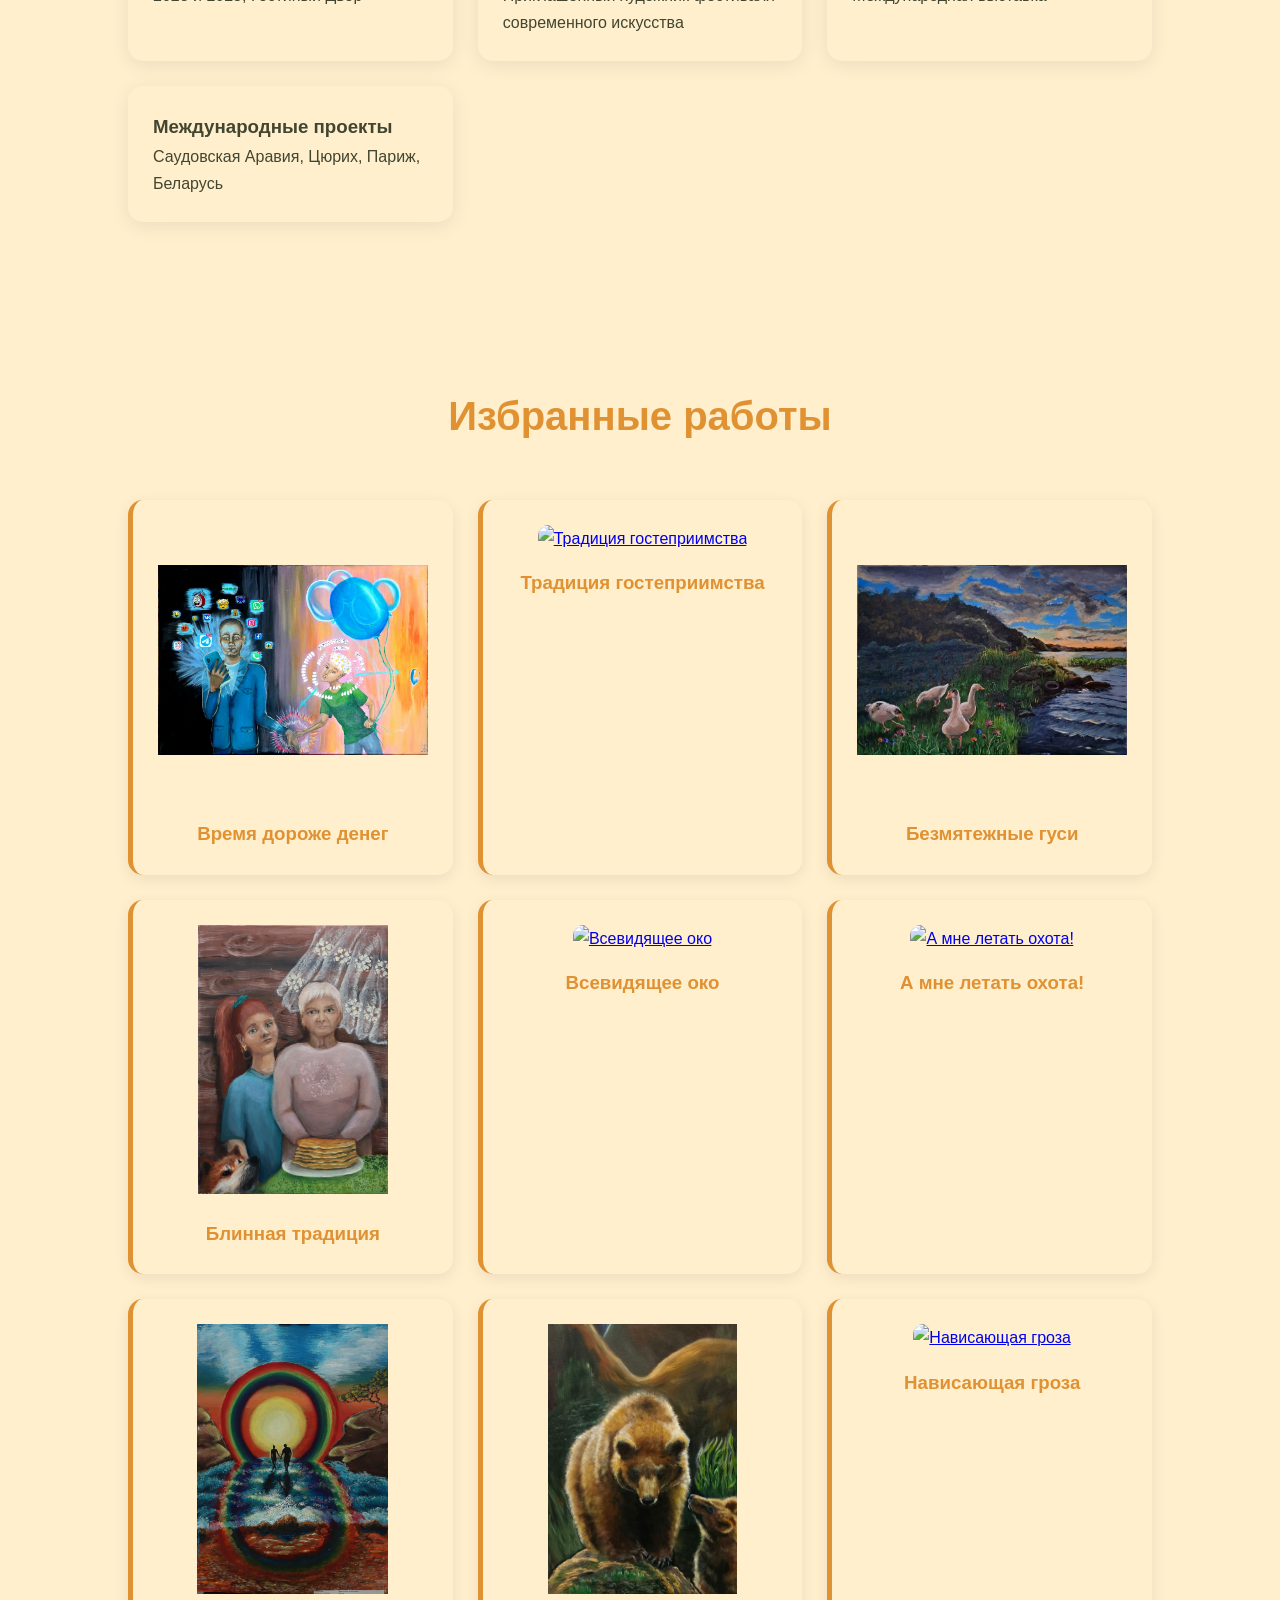
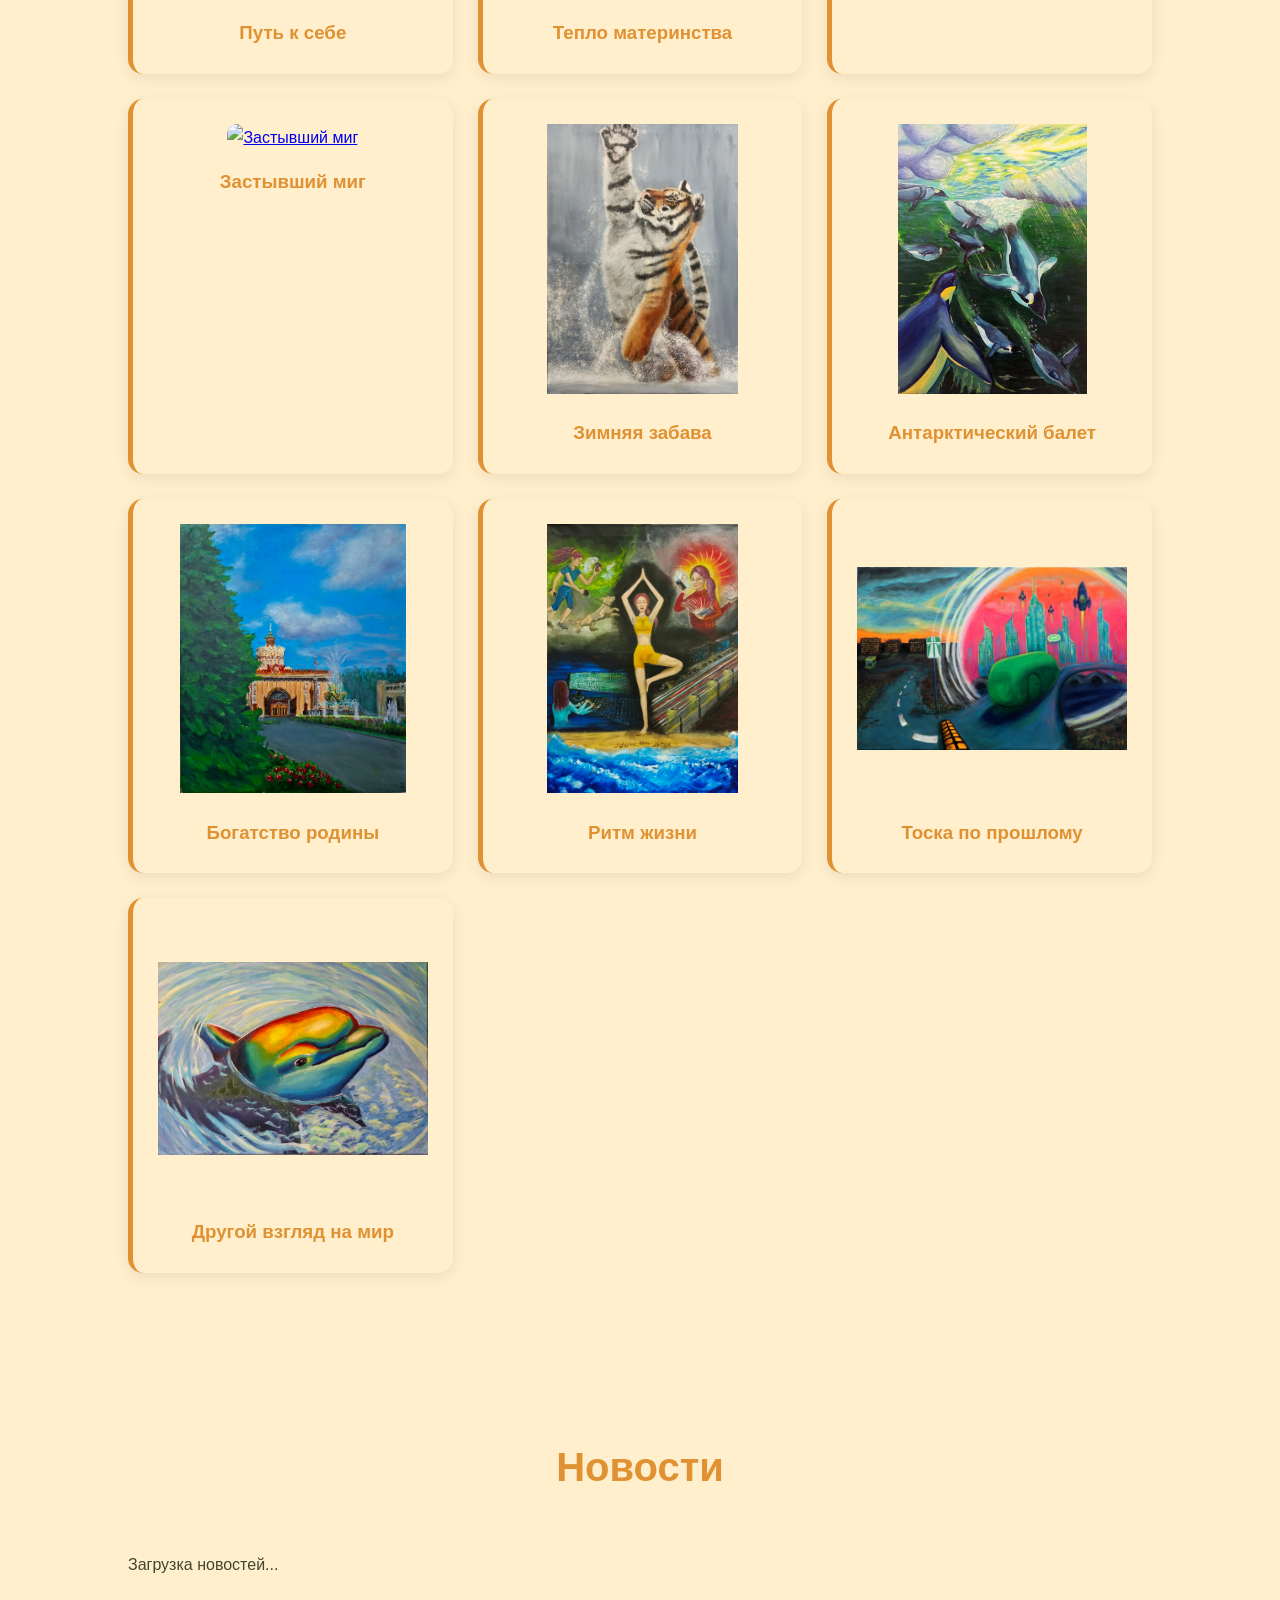
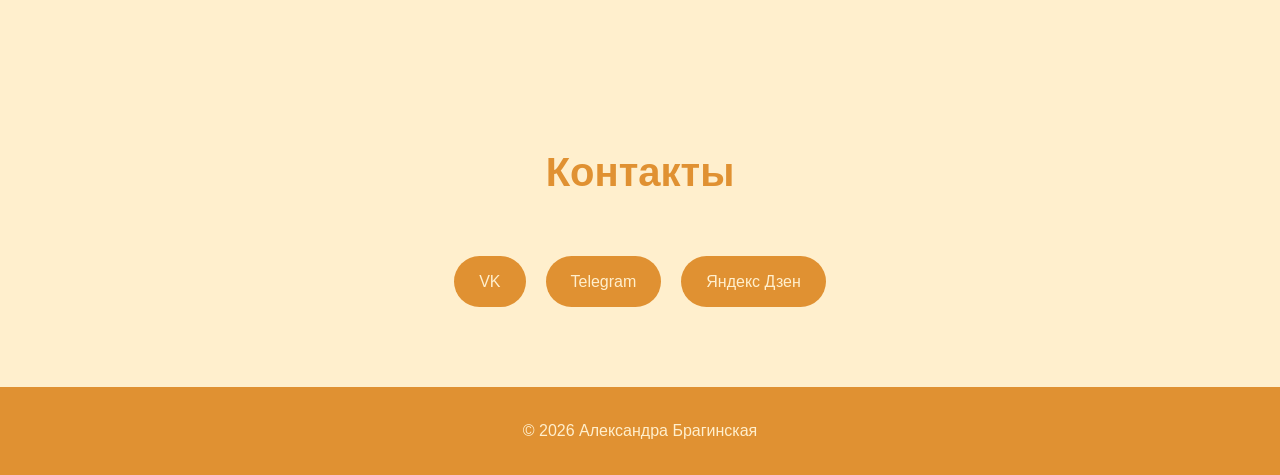
==== commit 9e5b0922: "idk" ====
--- a/index.html
+++ b/index.html
@@ -19,6 +19,7 @@
       <a href="#about">О художнице</a>
       <a href="#projects">Выставки</a>
       <a href="#works">Работы</a>
+      <a href="#news">Новости</a>
       <a href="#contacts">Контакты</a>
     </nav>
 
@@ -69,6 +70,14 @@
       <div class="gallery" id="gallery"></div>
     </section>
 
+    <section id="news">
+      <h2>Новости</h2>
+
+      <div class="news" id="newsContainer">
+        <p>Загрузка новостей...</p>
+      </div>
+    </section>
+
     <section id="contacts">
       <h2>Контакты</h2>
 
--- a/style.css
+++ b/style.css
@@ -158,6 +158,37 @@
   color: var(--white-text-color);
 }
 
+.news {
+  display: grid;
+  gap: 20px;
+}
+
+.news-card {
+  background: white;
+  border-radius: 15px;
+  padding: 20px;
+  box-shadow: 0 4px 15px rgba(0, 0, 0, 0.08);
+}
+
+.news-card h3 {
+  color: var(--primary-color);
+  margin-bottom: 10px;
+}
+
+.news-card small {
+  color: #777;
+}
+
+.news-card p {
+  margin: 15px 0;
+}
+
+.news-card a {
+  color: var(--primary-color);
+  font-weight: bold;
+  text-decoration: none;
+}
+
 @media (max-width: 992px) {
   .hero h1 {
     font-size: 3rem;
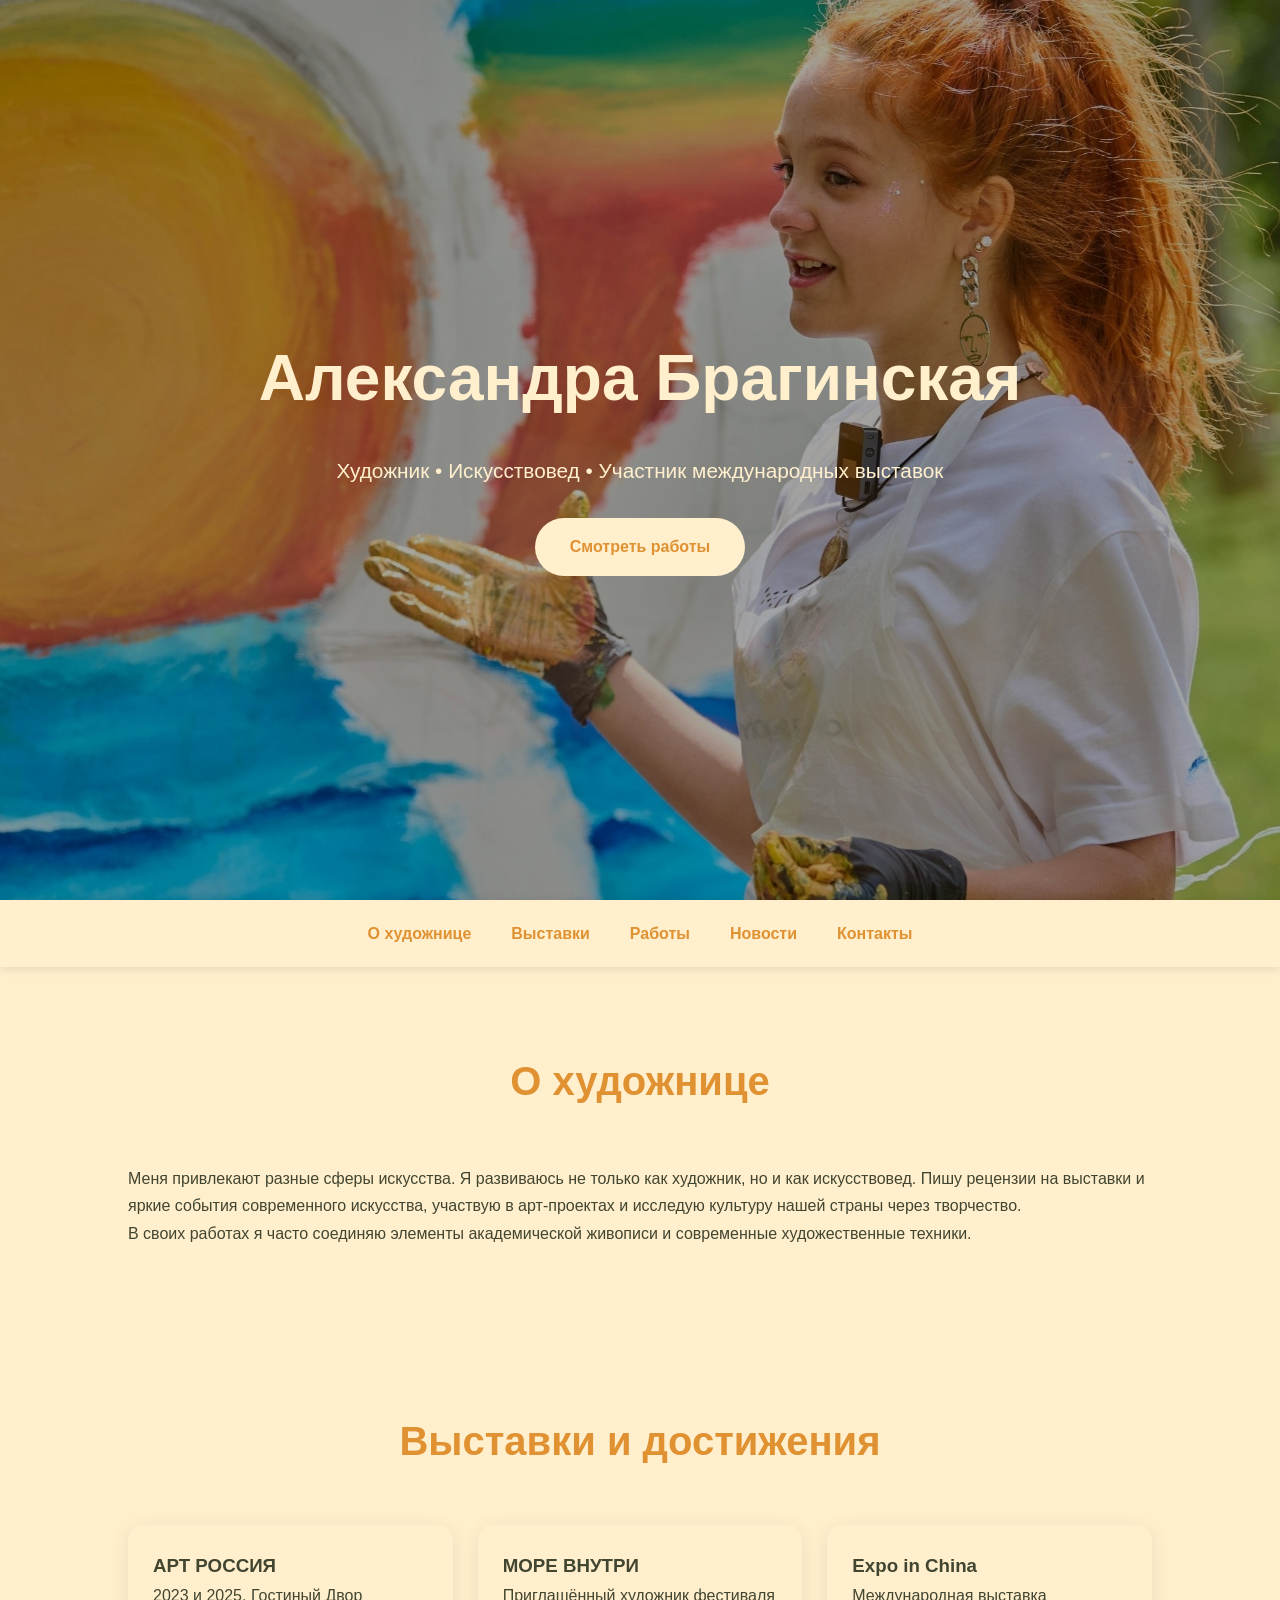
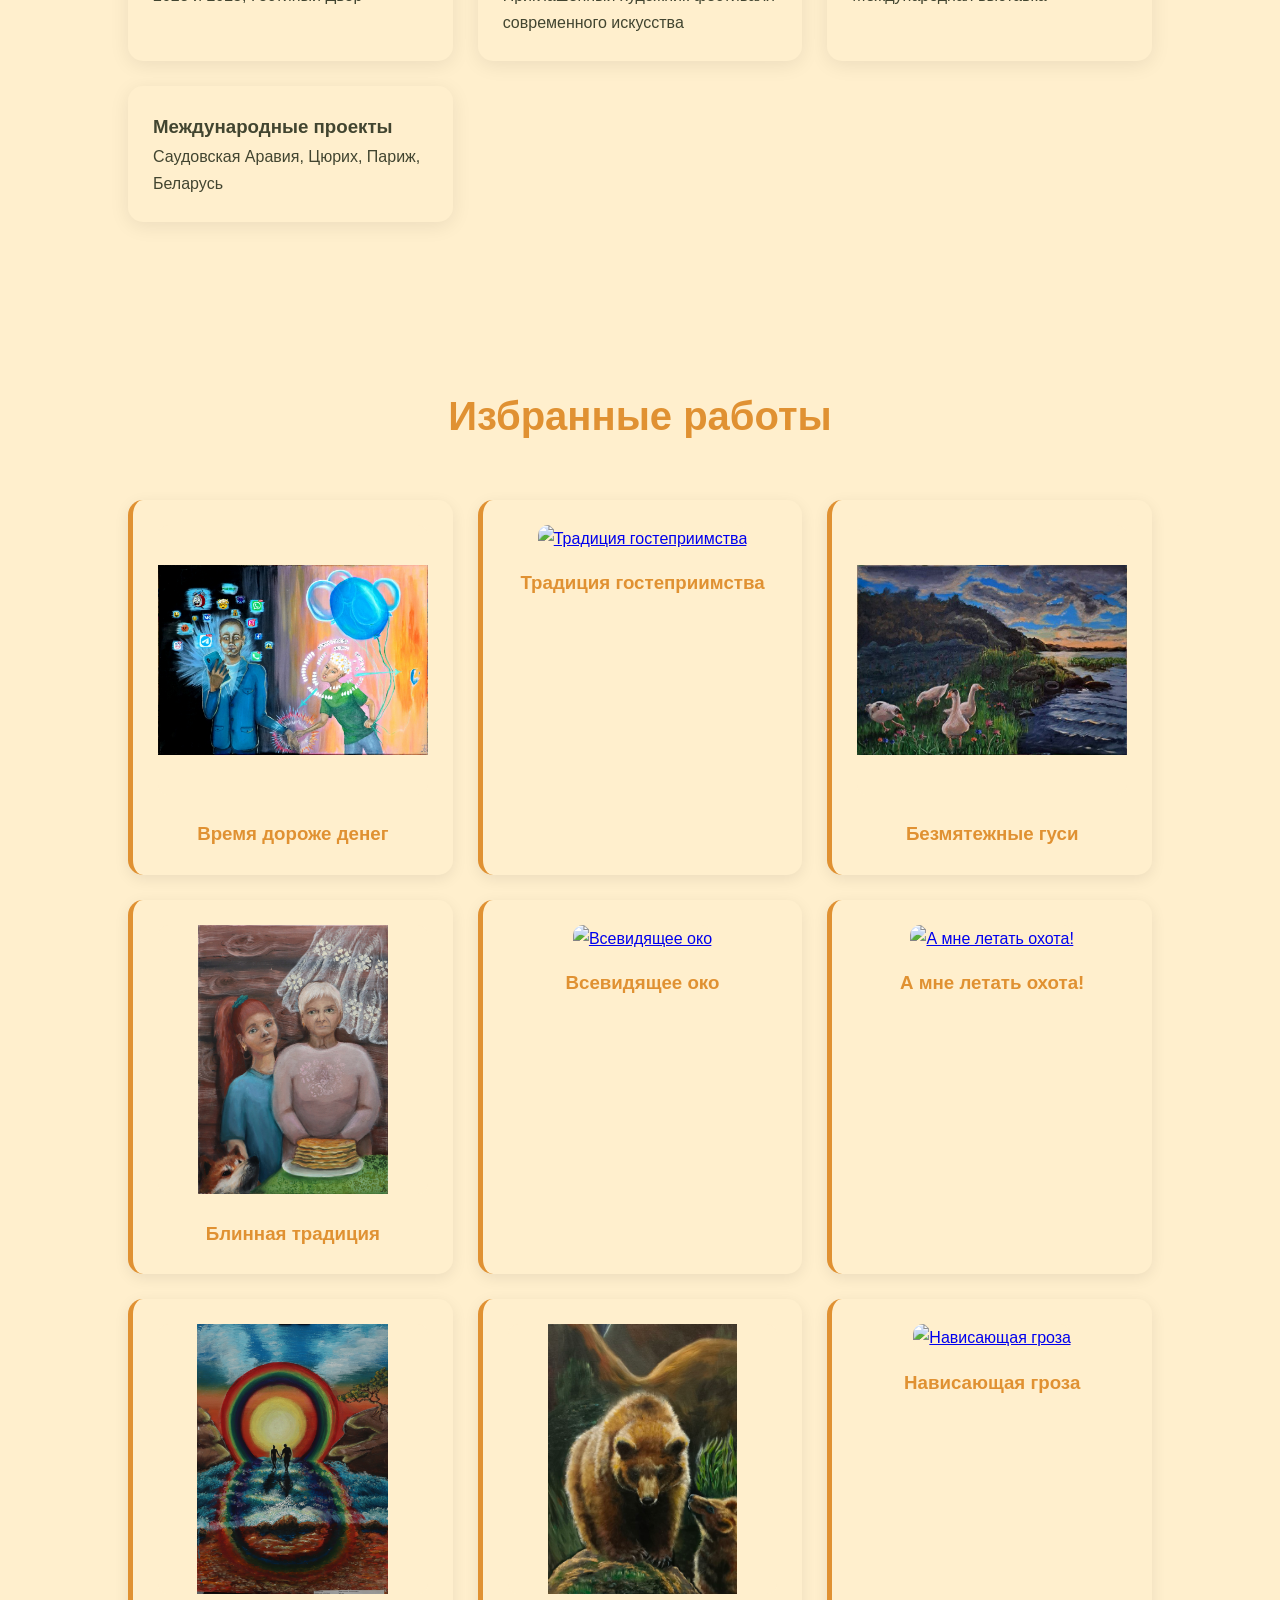
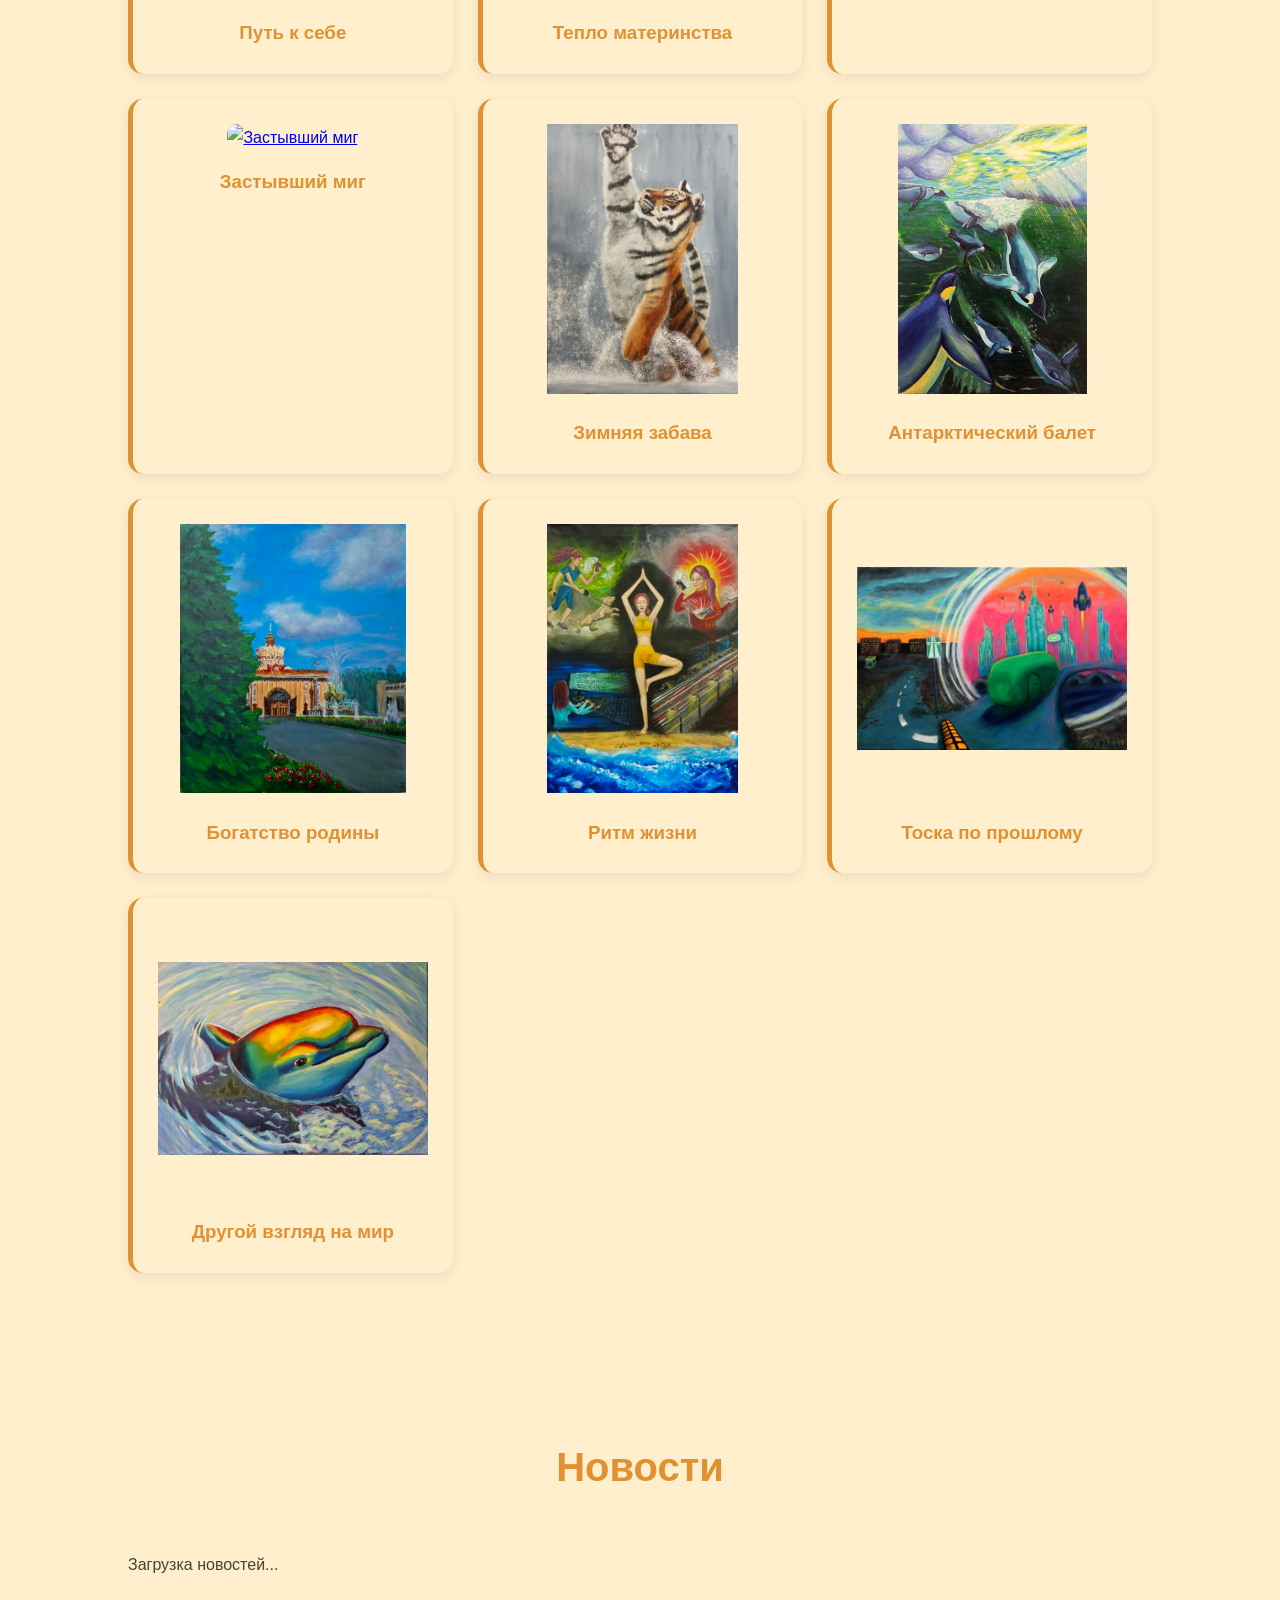
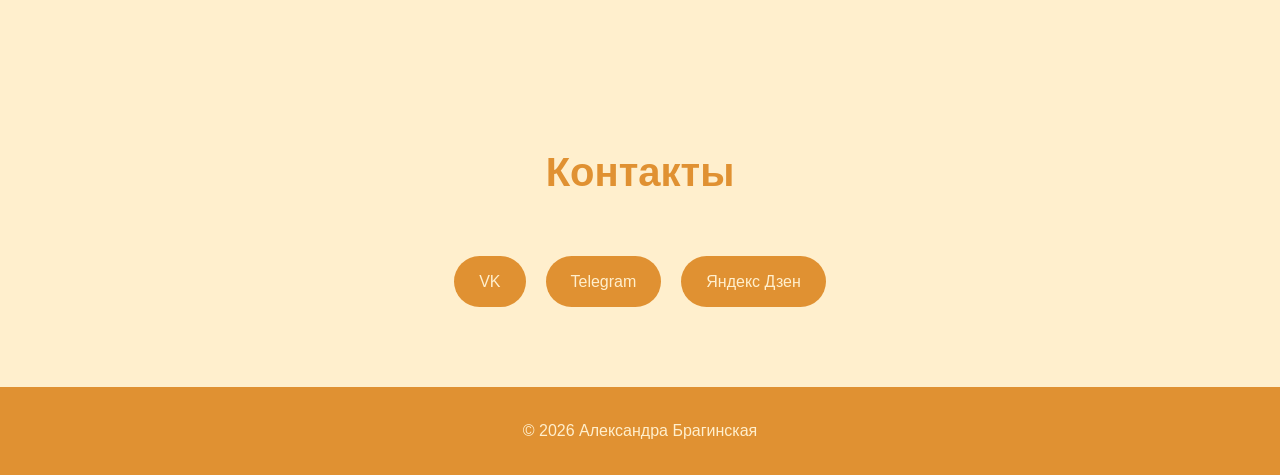
==== commit ea19f626: "Added bad paralax" ====
--- a/index.html
+++ b/index.html
@@ -8,10 +8,15 @@
   </head>
   <body>
     <header class="hero">
+      <div class="hero-background"></div>
+
+      <div class="hero-overlay"></div>
+
       <div class="hero-content">
         <h1>Александра Брагинская</h1>
         <p>Художник • Искусствовед • Участник международных выставок</p>
-        <a href="#works" class="btn">Смотреть работы</a>
+
+        <a href="#works" class="btn"> Смотреть работы </a>
       </div>
     </header>
 
@@ -68,6 +73,7 @@
     <section id="works">
       <h2>Избранные работы</h2>
       <div class="gallery" id="gallery"></div>
+      <button id="showMoreBtn" hidden>Показать ещё ▼</button>
     </section>
 
     <section id="news">
--- a/style.css
+++ b/style.css
@@ -6,7 +6,6 @@
 
 :root {
   --primary-color: #e09132;
-  --secondary-color: color-mix(in srgb, var(--primary-color) 80%, white);
   --background-color: #ffefcd;
   --black-text-color: #424530;
   --white-text-color: #ffefcd;
@@ -31,16 +30,16 @@
 }
 
 .hero {
+  position: relative;
   height: 100vh;
-  background: linear-gradient(
-    135deg,
-    var(--primary-color),
-    var(--secondary-color)
-  );
+
   display: flex;
   justify-content: center;
   align-items: center;
   text-align: center;
+
+  overflow: hidden;
+
   color: var(--white-text-color);
   h1 {
     font-size: 4rem;
@@ -50,6 +49,38 @@
     font-size: 1.3rem;
     margin-bottom: 30px;
   }
+}
+
+.hero-background {
+  position: absolute;
+  inset: -40px;
+
+  background-image: url("img/hero-horizontal.jpg");
+  background-size: cover;
+  background-position: center;
+  background-repeat: no-repeat;
+
+  transform: translate3d(0, 0, 0) scale(1.12);
+
+  transition: transform 0.08s linear;
+
+  will-change: transform;
+
+  z-index: -2;
+}
+
+.hero-overlay {
+  position: absolute;
+  inset: 0;
+
+  background: rgba(0, 0, 0, 0.35);
+
+  z-index: -1;
+}
+
+.hero-content {
+  position: relative;
+  z-index: 2;
 }
 
 .btn {
@@ -190,6 +221,10 @@
 }
 
 @media (max-width: 992px) {
+  .hero-background {
+    background-image: url("img/hero-vertical.jpg");
+  }
+
   .hero h1 {
     font-size: 3rem;
   }
@@ -237,12 +272,7 @@
   }
 
   .work img {
-    width: 100%;
-    aspect-ratio: 1 / 1;
-    object-fit: contain;
     max-height: 420px;
-    margin: 0 auto 20px;
-    display: block;
   }
 
   .contacts {
@@ -256,3 +286,43 @@
     text-align: center;
   }
 }
+
+@media (max-width: 768px) {
+  .work.hidden-mobile {
+    display: none;
+  }
+
+  .work.hidden-mobile.show-work {
+    display: block;
+    animation: fadeIn 0.35s ease;
+  }
+
+  #showMoreBtn {
+    display: block;
+    width: 100%;
+    max-width: 260px;
+    margin: 30px auto 0;
+    padding: 14px 20px;
+
+    background: var(--primary-color);
+    color: --background-color;
+
+    border: none;
+    border-radius: 50px;
+
+    font-size: 1rem;
+    cursor: pointer;
+  }
+}
+
+@keyframes fadeIn {
+  from {
+    opacity: 0;
+    transform: translateY(15px);
+  }
+
+  to {
+    opacity: 1;
+    transform: translateY(0);
+  }
+}
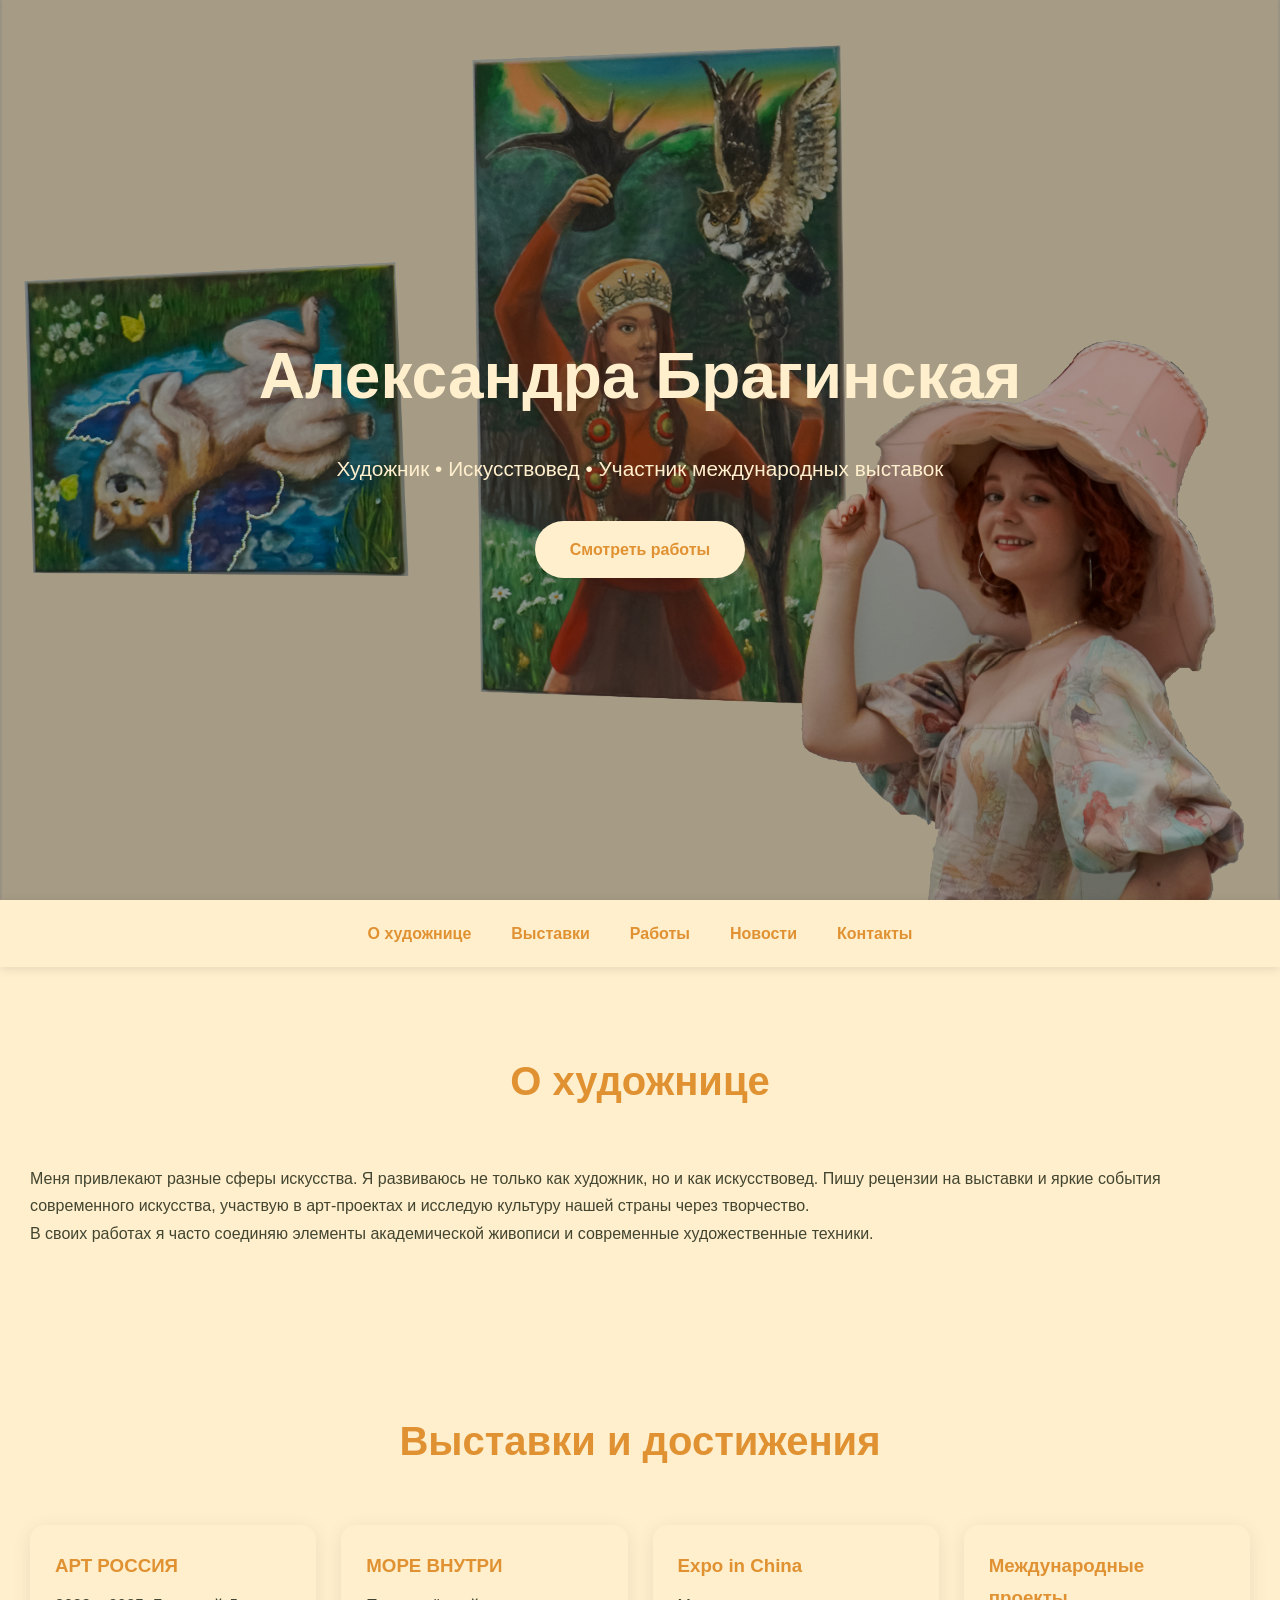
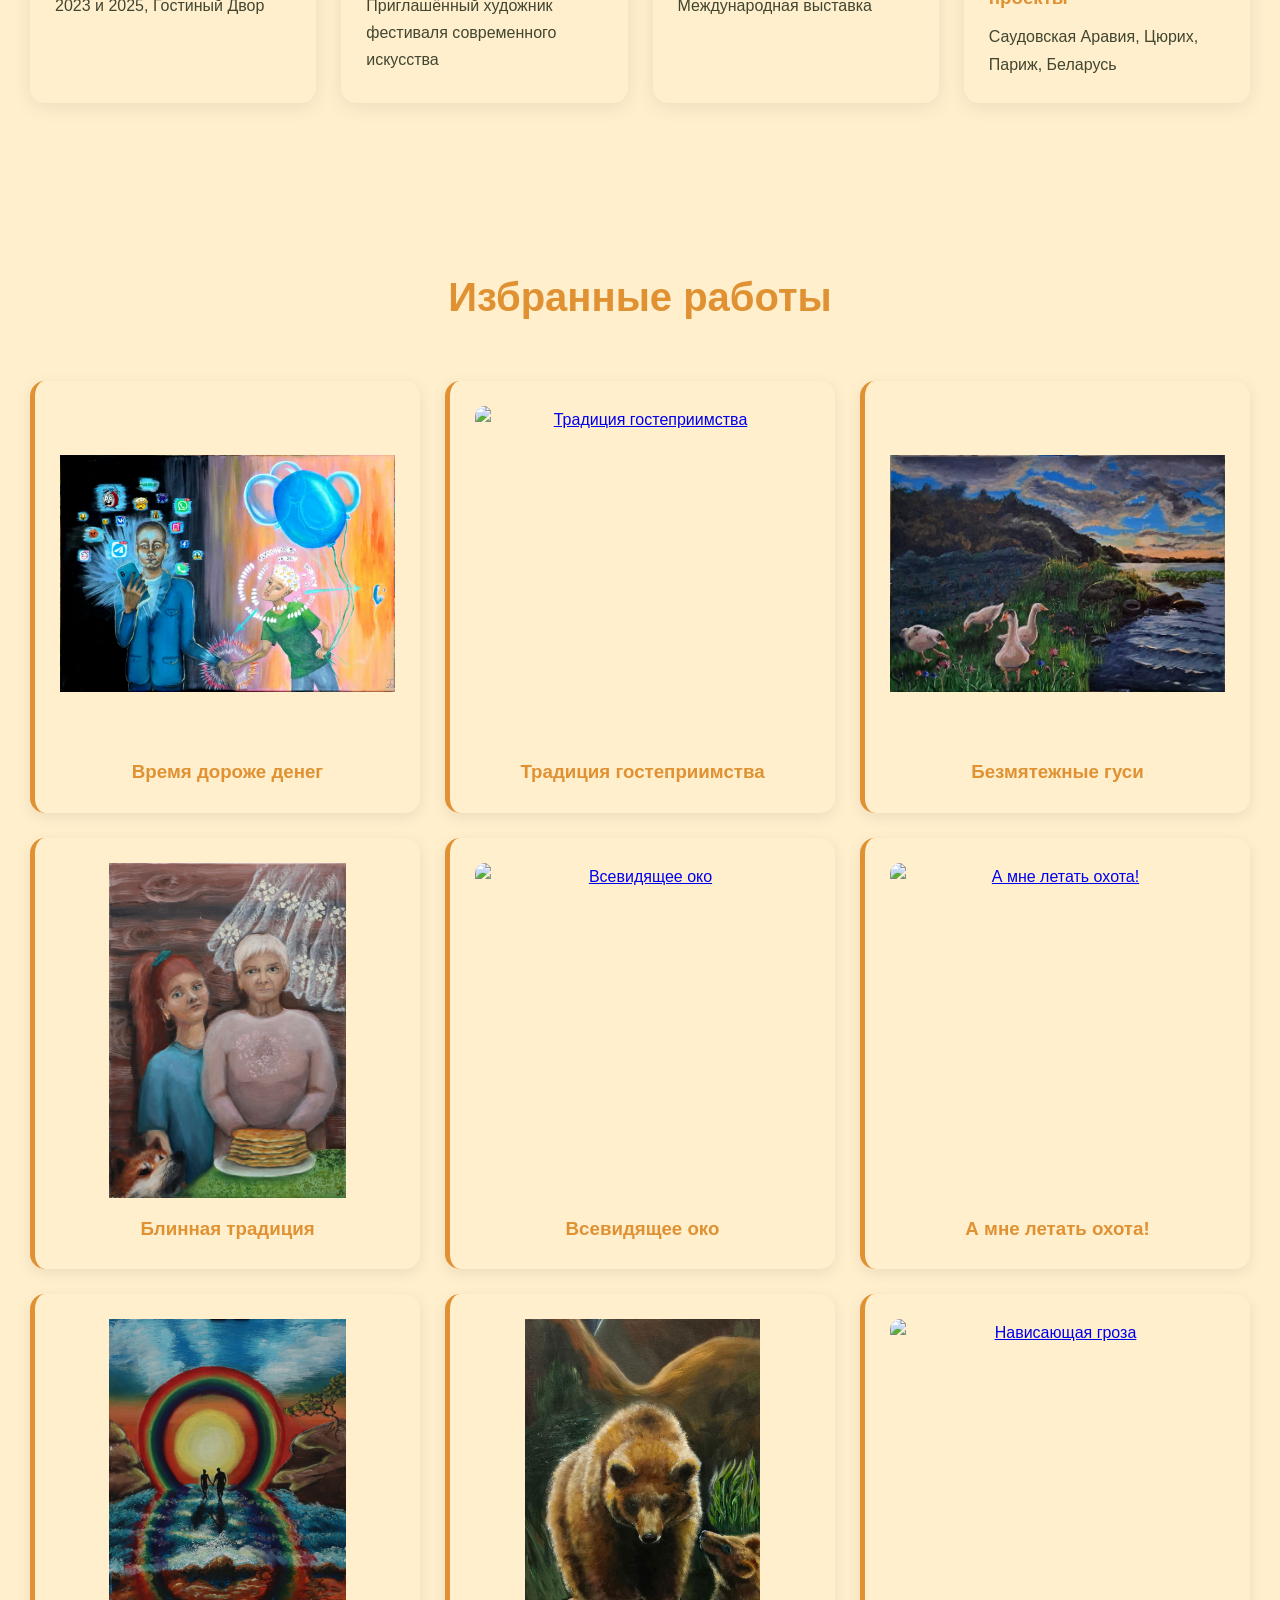
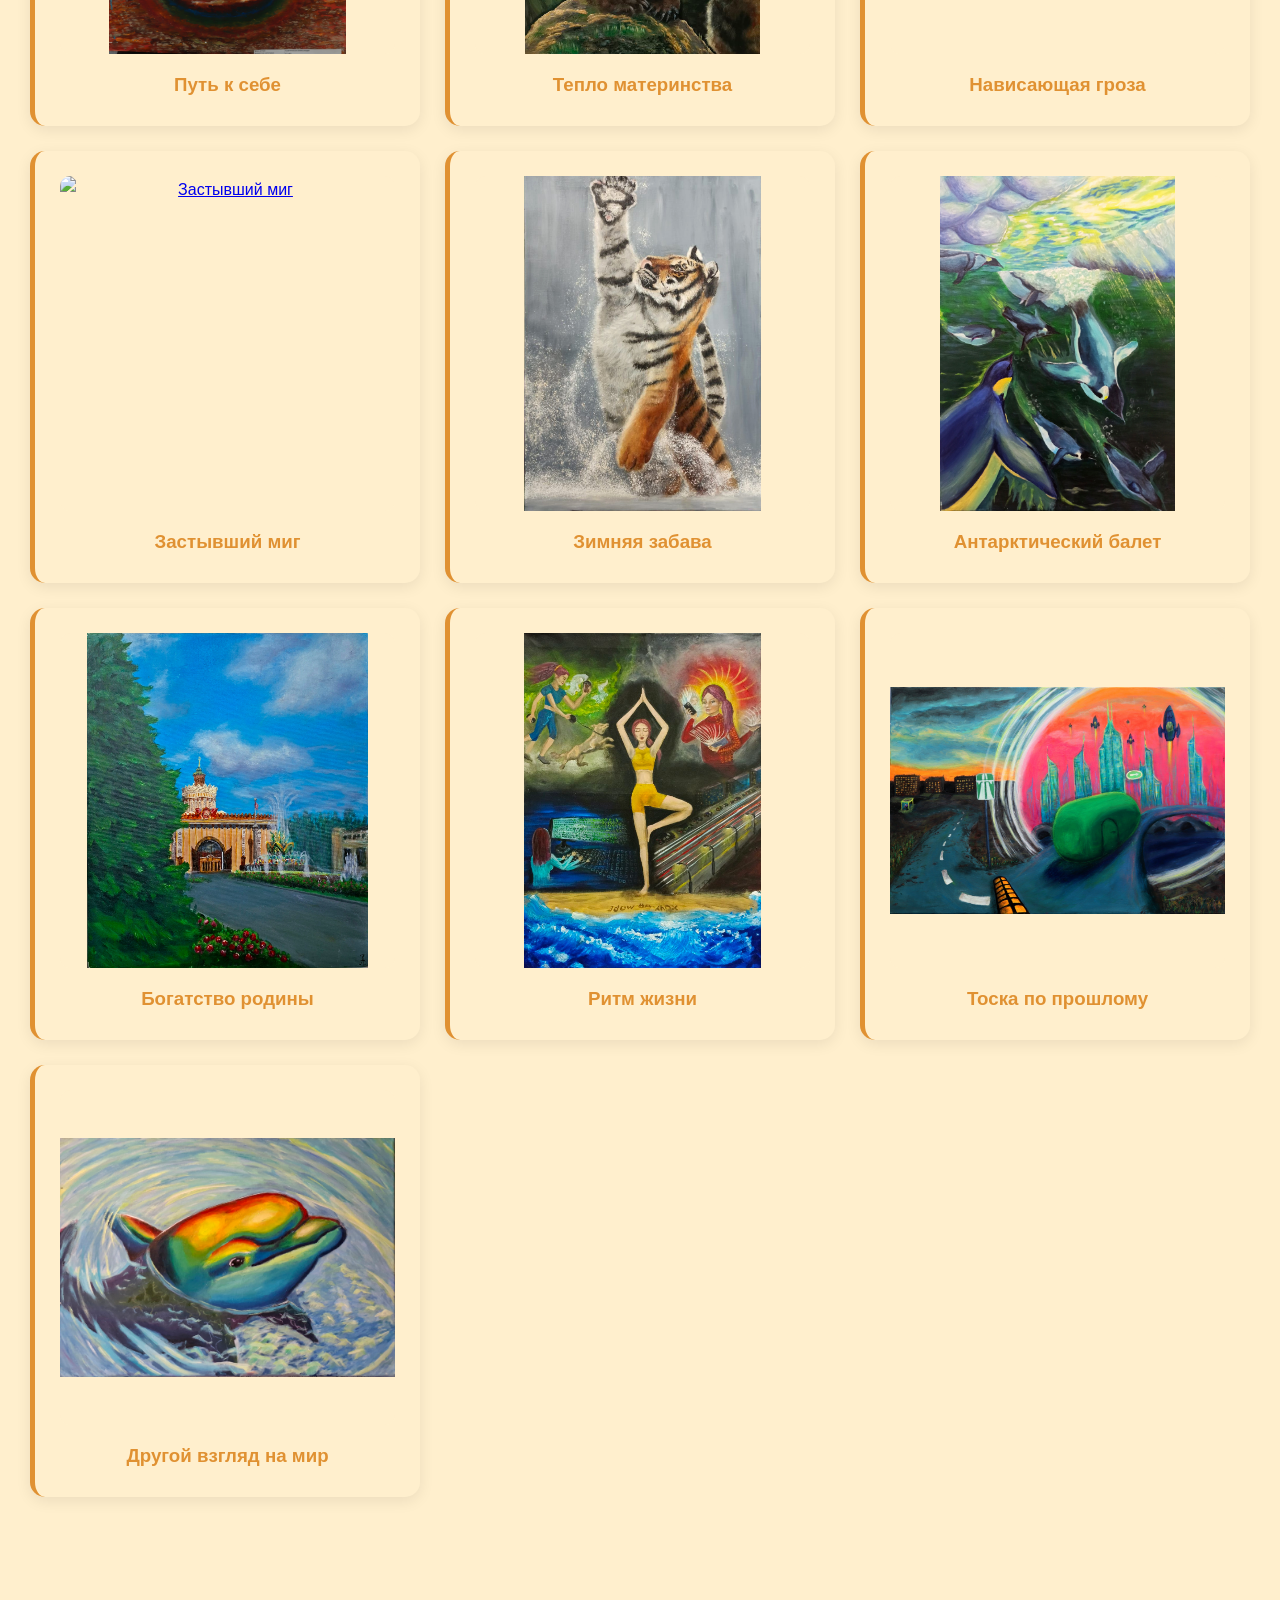
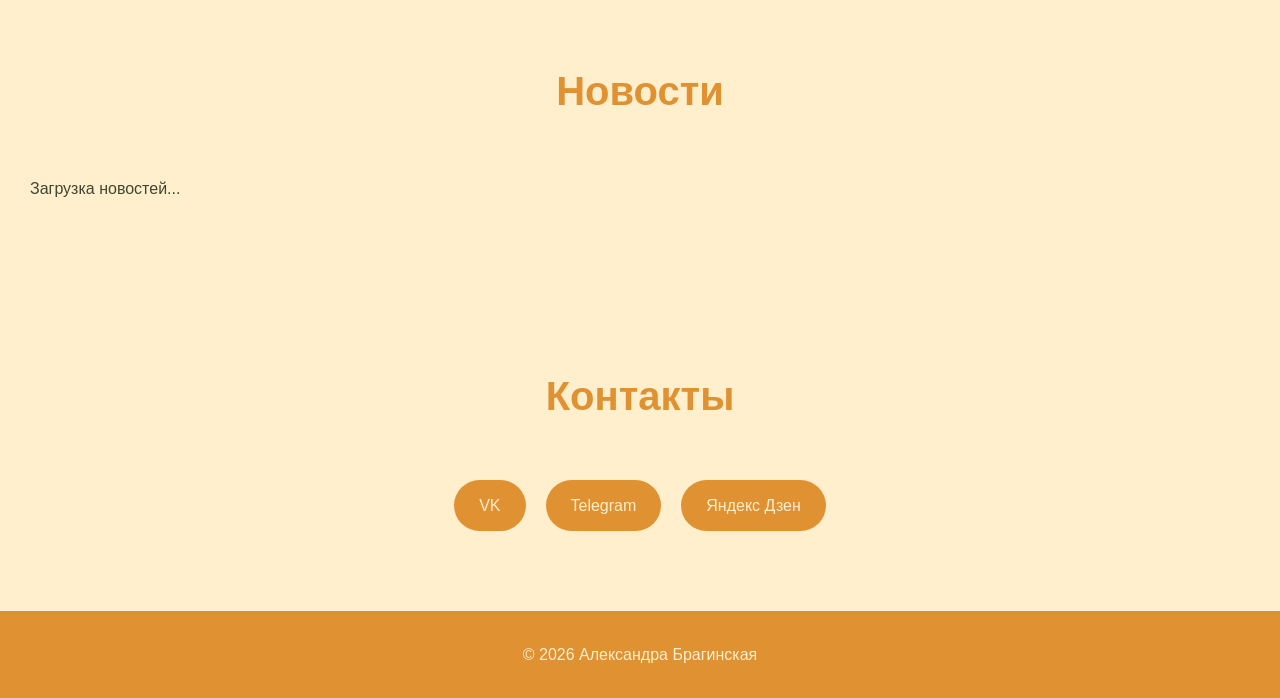
==== commit 522d855c: "more paralax" ====
--- a/index.html
+++ b/index.html
@@ -1,106 +1,213 @@
 <!doctype html>
 <html lang="ru">
   <head>
+    <!-- ==============================================
+         META
+    =============================================== -->
+
     <meta charset="UTF-8" />
     <meta name="viewport" content="width=device-width, initial-scale=1.0" />
+
+    <!-- ==============================================
+         TITLE
+    =============================================== -->
+
     <title>Александра Брагинская | Художник</title>
-    <link rel="stylesheet" href="style.css" />
+
+    <!-- ==============================================
+         STYLES
+    =============================================== -->
+
+    <link rel="stylesheet" href="css/style.css" />
+    <link rel="stylesheet" href="css/mobile.css" />
+    <link rel="stylesheet" href="css/hero.css" />
   </head>
+
   <body>
+    <!-- ==============================================
+         HERO
+    =============================================== -->
+
     <header class="hero">
-      <div class="hero-background"></div>
+      <div class="hero-layer layer-1">
+        <img src="img/layer-1.png" alt="" />
+      </div>
+
+      <div class="hero-layer layer-2">
+        <img src="img/layer-2.png" alt="" />
+      </div>
+
+      <div class="hero-layer layer-3">
+        <img src="img/layer-3.png" alt="" />
+      </div>
+
+      <div class="hero-layer layer-4">
+        <img src="img/layer-4.png" alt="" />
+      </div>
 
       <div class="hero-overlay"></div>
 
       <div class="hero-content">
         <h1>Александра Брагинская</h1>
+
         <p>Художник • Искусствовед • Участник международных выставок</p>
 
-        <a href="#works" class="btn"> Смотреть работы </a>
+        <a class="btn" href="#works"> Смотреть работы </a>
       </div>
     </header>
 
+    <!-- ==============================================
+         NAVIGATION
+    =============================================== -->
+
     <nav>
-      <a href="#about">О художнице</a>
-      <a href="#projects">Выставки</a>
-      <a href="#works">Работы</a>
-      <a href="#news">Новости</a>
-      <a href="#contacts">Контакты</a>
+      <ul>
+        <li><a href="#about">О художнице</a></li>
+        <li><a href="#projects">Выставки</a></li>
+        <li><a href="#works">Работы</a></li>
+        <li><a href="#news">Новости</a></li>
+        <li><a href="#contacts">Контакты</a></li>
+      </ul>
     </nav>
 
-    <section id="about">
-      <h2>О художнице</h2>
-
-      <p>
-        Меня привлекают разные сферы искусства. Я развиваюсь не только как
-        художник, но и как искусствовед. Пишу рецензии на выставки и яркие
-        события современного искусства, участвую в арт-проектах и исследую
-        культуру нашей страны через творчество.
-      </p>
-
-      <p>
-        В своих работах я часто соединяю элементы академической живописи и
-        современные художественные техники.
-      </p>
-    </section>
-
-    <section id="projects">
-      <h2>Выставки и достижения</h2>
-
-      <div class="cards">
-        <div class="card">
-          <h3>АРТ РОССИЯ</h3>
-          <p>2023 и 2025, Гостиный Двор</p>
-        </div>
-
-        <div class="card">
-          <h3>МОРЕ ВНУТРИ</h3>
-          <p>Приглашённый художник фестиваля современного искусства</p>
-        </div>
-
-        <div class="card">
-          <h3>Expo in China</h3>
-          <p>Международная выставка</p>
-        </div>
-
-        <div class="card">
-          <h3>Международные проекты</h3>
-          <p>Саудовская Аравия, Цюрих, Париж, Беларусь</p>
-        </div>
-      </div>
-    </section>
-
-    <section id="works">
-      <h2>Избранные работы</h2>
-      <div class="gallery" id="gallery"></div>
-      <button id="showMoreBtn" hidden>Показать ещё ▼</button>
-    </section>
-
-    <section id="news">
-      <h2>Новости</h2>
-
-      <div class="news" id="newsContainer">
-        <p>Загрузка новостей...</p>
-      </div>
-    </section>
-
-    <section id="contacts">
-      <h2>Контакты</h2>
-
-      <div class="contacts">
-        <a href="https://vk.com/alexatorsher" target="_blank">VK</a>
-        <a href="https://t.me/artalexatorsher" target="_blank">Telegram</a>
-        <a href="https://dzen.ru/a/aH1S5kycwwCSteDz" target="_blank"
-          >Яндекс Дзен</a
-        >
-      </div>
-    </section>
+    <!-- ==============================================
+         MAIN
+    =============================================== -->
+
+    <main>
+      <!-- ==========================================
+           ABOUT
+      =========================================== -->
+
+      <section id="about">
+        <div class="container">
+          <h2>О художнице</h2>
+
+          <p>
+            Меня привлекают разные сферы искусства. Я развиваюсь не только как
+            художник, но и как искусствовед. Пишу рецензии на выставки и яркие
+            события современного искусства, участвую в арт-проектах и исследую
+            культуру нашей страны через творчество.
+          </p>
+
+          <p>
+            В своих работах я часто соединяю элементы академической живописи и
+            современные художественные техники.
+          </p>
+        </div>
+      </section>
+
+      <!-- ==========================================
+           PROJECTS
+      =========================================== -->
+
+      <section id="projects">
+        <div class="container">
+          <h2>Выставки и достижения</h2>
+
+          <div class="cards">
+            <article class="card">
+              <h3>АРТ РОССИЯ</h3>
+              <p>2023 и 2025, Гостиный Двор</p>
+            </article>
+
+            <article class="card">
+              <h3>МОРЕ ВНУТРИ</h3>
+              <p>Приглашённый художник фестиваля современного искусства</p>
+            </article>
+
+            <article class="card">
+              <h3>Expo in China</h3>
+              <p>Международная выставка</p>
+            </article>
+
+            <article class="card">
+              <h3>Международные проекты</h3>
+              <p>Саудовская Аравия, Цюрих, Париж, Беларусь</p>
+            </article>
+          </div>
+        </div>
+      </section>
+
+      <!-- ==========================================
+           GALLERY
+      =========================================== -->
+
+      <section id="works">
+        <div class="container">
+          <h2>Избранные работы</h2>
+
+          <div class="gallery" id="gallery"></div>
+
+          <button id="showMoreBtn" hidden>Показать ещё ▼</button>
+        </div>
+      </section>
+
+      <!-- ==========================================
+           NEWS
+      =========================================== -->
+
+      <section id="news">
+        <div class="container">
+          <h2>Новости</h2>
+
+          <div class="news" id="newsContainer">
+            <p>Загрузка новостей...</p>
+          </div>
+        </div>
+      </section>
+
+      <!-- ==========================================
+           CONTACTS
+      =========================================== -->
+
+      <section id="contacts">
+        <div class="container">
+          <h2>Контакты</h2>
+
+          <div class="contacts">
+            <a
+              href="https://vk.com/alexatorsher"
+              target="_blank"
+              rel="noopener"
+            >
+              VK
+            </a>
+
+            <a
+              href="https://t.me/artalexatorsher"
+              target="_blank"
+              rel="noopener"
+            >
+              Telegram
+            </a>
+
+            <a
+              href="https://dzen.ru/a/aH1S5kycwwCSteDz"
+              target="_blank"
+              rel="noopener"
+            >
+              Яндекс Дзен
+            </a>
+          </div>
+        </div>
+      </section>
+    </main>
+
+    <!-- ==============================================
+         FOOTER
+    =============================================== -->
 
     <footer>
       <p>© 2026 Александра Брагинская</p>
     </footer>
 
-    <script src="script.js"></script>
-    <script src="no-copy.js"></script>
+    <!-- ==============================================
+         SCRIPTS
+    =============================================== -->
+
+    <script src="js/paralax.js"></script>
+    <script src="js/gallery.js"></script>
+    <script src="js/no-copy.js"></script>
   </body>
 </html>
--- a/css/style.css
+++ b/css/style.css
@@ -0,0 +1,394 @@
+* {
+  margin: 0;
+  padding: 0;
+  box-sizing: border-box;
+}
+
+/* =====================================================
+   VARIABLES
+===================================================== */
+
+:root {
+  --primary-color: #e09132;
+  --background-color: #ffefcd;
+
+  --black-text-color: #424530;
+  --white-text-color: #ffefcd;
+}
+
+/* =====================================================
+   BASE
+===================================================== */
+
+html {
+  scroll-behavior: smooth;
+}
+
+body {
+  background-color: var(--background-color);
+
+  color: var(--black-text-color);
+
+  font-family: "Segoe UI", sans-serif;
+  line-height: 1.7;
+}
+
+main {
+  overflow: hidden;
+}
+
+img {
+  user-select: none;
+  -webkit-user-drag: none;
+}
+
+.container {
+  width: 100%;
+  max-width: 1400px;
+
+  margin: 0 auto;
+}
+
+section {
+  padding: 80px 30px;
+}
+
+h2 {
+  margin-bottom: 50px;
+
+  color: var(--primary-color);
+
+  font-size: 2.5rem;
+  text-align: center;
+}
+
+/* =====================================================
+   BUTTONS
+===================================================== */
+
+.btn {
+  display: inline-block;
+
+  padding: 15px 35px;
+
+  background-color: var(--background-color);
+
+  border-radius: 50px;
+
+  color: var(--primary-color);
+
+  text-decoration: none;
+  font-weight: bold;
+
+  transition: transform 0.3s;
+
+  &:hover {
+    transform: translateY(-3px);
+  }
+}
+
+/* =====================================================
+   NAVIGATION
+===================================================== */
+
+nav {
+  position: sticky;
+  top: 0;
+
+  background-color: var(--background-color);
+
+  box-shadow: 0 2px 10px rgb(0 0 0 / 0.1);
+
+  z-index: 100;
+
+  ul {
+    display: flex;
+    justify-content: center;
+
+    gap: 40px;
+
+    padding: 20px;
+
+    list-style: none;
+  }
+
+  li {
+    display: flex;
+  }
+
+  a {
+    color: var(--primary-color);
+
+    text-decoration: none;
+    font-weight: 600;
+
+    transition:
+      color 0.2s,
+      opacity 0.2s;
+
+    &:hover {
+      opacity: 0.8;
+    }
+  }
+}
+
+/* =====================================================
+   PROJECTS
+===================================================== */
+
+.cards {
+  display: grid;
+  grid-template-columns: repeat(auto-fit, minmax(250px, 1fr));
+
+  gap: 25px;
+}
+
+.card {
+  padding: 25px;
+
+  background-color: var(--background-color);
+
+  border-radius: 15px;
+
+  box-shadow: 0 4px 20px rgb(0 0 0 / 0.08);
+
+  h3 {
+    margin-bottom: 10px;
+
+    color: var(--primary-color);
+  }
+}
+
+/* =====================================================
+   GALLERY
+===================================================== */
+
+.gallery {
+  display: grid;
+  grid-template-columns: repeat(auto-fit, minmax(300px, 1fr));
+
+  gap: 25px;
+}
+
+.work {
+  padding: 25px;
+
+  background-color: var(--background-color);
+
+  border-left: 5px solid var(--primary-color);
+  border-radius: 15px;
+
+  box-shadow: 0 4px 15px rgb(0 0 0 / 0.08);
+
+  text-align: center;
+
+  transition:
+    transform 0.25s,
+    box-shadow 0.25s;
+
+  h3 {
+    color: var(--primary-color);
+  }
+
+  img {
+    display: block;
+
+    width: 100%;
+
+    aspect-ratio: 1 / 1;
+
+    margin-bottom: 15px;
+
+    background-color: var(--background-color);
+
+    border-radius: 10px;
+
+    object-fit: contain;
+  }
+
+  &:hover {
+    transform: translateY(-3px);
+
+    box-shadow: 0 8px 20px rgb(0 0 0 / 0.12);
+  }
+}
+
+#showMoreBtn {
+  display: none;
+
+  padding: 14px 20px;
+
+  background-color: var(--primary-color);
+
+  border: none;
+  border-radius: 50px;
+
+  color: var(--white-text-color);
+
+  font-size: 1rem;
+
+  cursor: pointer;
+
+  transition:
+    transform 0.2s,
+    opacity 0.2s;
+
+  &:hover {
+    transform: translateY(-2px);
+
+    opacity: 0.9;
+  }
+}
+
+/* =====================================================
+   NEWS
+===================================================== */
+
+.news {
+  display: grid;
+
+  gap: 20px;
+}
+
+.news-card {
+  padding: 20px;
+
+  background-color: white;
+
+  border-radius: 15px;
+
+  box-shadow: 0 4px 15px rgb(0 0 0 / 0.08);
+
+  h3 {
+    margin-bottom: 10px;
+
+    color: var(--primary-color);
+  }
+
+  small {
+    color: #777;
+  }
+
+  p {
+    margin: 15px 0;
+  }
+
+  a {
+    color: var(--primary-color);
+
+    text-decoration: none;
+    font-weight: bold;
+  }
+}
+
+/* =====================================================
+   CONTACTS
+===================================================== */
+
+.contacts {
+  display: flex;
+  justify-content: center;
+
+  gap: 20px;
+
+  a {
+    display: inline-block;
+
+    padding: 12px 25px;
+
+    background-color: var(--primary-color);
+
+    border-radius: 50px;
+
+    color: var(--white-text-color);
+
+    text-decoration: none;
+
+    transition:
+      transform 0.25s,
+      opacity 0.25s;
+
+    &:hover {
+      transform: translateY(-2px);
+
+      opacity: 0.9;
+    }
+  }
+}
+
+/* =====================================================
+   FOOTER
+===================================================== */
+
+footer {
+  padding: 30px;
+
+  background-color: var(--primary-color);
+
+  color: var(--white-text-color);
+
+  text-align: center;
+}
+
+/* =====================================================
+   ANIMATIONS
+===================================================== */
+
+@keyframes fadeIn {
+  from {
+    opacity: 0;
+    transform: translateY(15px);
+  }
+
+  to {
+    opacity: 1;
+    transform: translateY(0);
+  }
+}
+
+.card,
+.work,
+.news-card,
+.btn,
+.contacts a,
+nav a {
+  transition:
+    transform 0.25s ease,
+    box-shadow 0.25s ease,
+    background-color 0.25s ease,
+    color 0.25s ease;
+}
+
+.card:hover {
+  transform: translateY(-5px);
+
+  box-shadow: 0 10px 30px rgb(0 0 0 / 12%);
+}
+
+.work:hover {
+  transform: translateY(-4px);
+
+  box-shadow: 0 10px 25px rgb(0 0 0 / 12%);
+}
+
+.work img {
+  transition: transform 0.3s ease;
+}
+
+.work:hover img {
+  transform: scale(1.03);
+}
+
+.news-card:hover {
+  transform: translateY(-5px);
+
+  box-shadow: 0 10px 30px rgb(0 0 0 / 12%);
+}
+
+.contacts a:hover {
+  transform: translateY(-3px);
+}
+
+.contacts a:hover {
+  transform: translateY(-3px);
+}
--- a/css/mobile.css
+++ b/css/mobile.css
@@ -0,0 +1,137 @@
+/* =====================================================
+   TABLETS
+===================================================== */
+
+@media (max-width: 992px) {
+  /* Hero */
+
+  .hero-background {
+    background-image: url("../img/hero-vertical.jpg");
+  }
+
+  .hero-content {
+    h1 {
+      font-size: 3rem;
+    }
+
+    p {
+      font-size: 1.1rem;
+    }
+  }
+
+  /* Navigation */
+
+  nav {
+    ul {
+      gap: 20px;
+      padding: 15px;
+    }
+  }
+
+  /* Sections */
+
+  section {
+    padding: 60px 25px;
+  }
+}
+
+/* =====================================================
+   PHONES
+===================================================== */
+
+@media (max-width: 768px) {
+  /* Gallery */
+
+  .gallery {
+    grid-template-columns: 1fr;
+  }
+
+  .work {
+    &.hidden-mobile {
+      display: none;
+    }
+
+    &.hidden-mobile.show-work {
+      display: block;
+      animation: fadeIn 0.35s ease;
+    }
+  }
+
+  #showMoreBtn {
+    display: block;
+
+    width: 100%;
+    max-width: 260px;
+
+    margin: 30px auto 0;
+  }
+
+  /* Contacts */
+
+  .contacts {
+    flex-direction: column;
+    align-items: center;
+
+    a {
+      width: 100%;
+      max-width: 300px;
+
+      text-align: center;
+    }
+  }
+}
+
+/* =====================================================
+   SMALL PHONES
+===================================================== */
+
+@media (max-width: 480px) {
+  /* Hero */
+
+  .hero-content {
+    h1 {
+      font-size: 1.8rem;
+    }
+
+    p {
+      font-size: 1rem;
+    }
+  }
+
+  .btn {
+    width: 100%;
+    max-width: 260px;
+  }
+
+  /* Navigation */
+
+  nav {
+    display: none;
+  }
+
+  /* Sections */
+
+  section {
+    padding: 40px 15px;
+  }
+
+  h2 {
+    margin-bottom: 35px;
+
+    font-size: 2rem;
+  }
+
+  /* Gallery */
+
+  .gallery {
+    gap: 30px;
+  }
+
+  .work {
+    padding: 15px;
+
+    img {
+      max-height: 420px;
+    }
+  }
+}
--- a/css/hero.css
+++ b/css/hero.css
@@ -0,0 +1,142 @@
+/* =====================================================
+   HERO
+===================================================== */
+
+.hero {
+  position: relative;
+
+  display: flex;
+  justify-content: center;
+  align-items: center;
+
+  height: 100vh;
+
+  overflow: hidden;
+
+  color: var(--white-text-color);
+  text-align: center;
+}
+
+/* =====================================================
+   HERO LAYERS
+===================================================== */
+
+.hero-layer {
+  position: absolute;
+
+  inset: 0;
+
+  pointer-events: none;
+
+  overflow: hidden;
+}
+
+.hero-layer img {
+  position: absolute;
+
+  left: 50%;
+  bottom: -200px;
+
+  transform: translateX(-50%);
+
+  width: 100%;
+  height: 175%;
+
+  object-fit: contain;
+  object-position: center bottom;
+
+  user-select: none;
+  -webkit-user-drag: none;
+
+  will-change: transform;
+}
+
+.layer-1 {
+  z-index: -3;
+}
+
+.layer-2 {
+  z-index: -4;
+}
+
+.layer-3 {
+  z-index: -5;
+}
+
+.layer-4 {
+  z-index: -6;
+  filter: blur(1px);
+}
+
+.hero-overlay {
+  position: absolute;
+  inset: 0;
+
+  background-color: rgb(0 0 0 / 0.35);
+
+  z-index: -2;
+}
+
+.hero-content {
+  position: relative;
+
+  max-width: 900px;
+
+  padding: 20px;
+
+  z-index: 5;
+
+  h1 {
+    margin-bottom: 20px;
+
+    font-size: 4rem;
+    font-weight: 700;
+  }
+
+  p {
+    margin-bottom: 35px;
+
+    font-size: 1.3rem;
+  }
+}
+
+.btn {
+  box-shadow: 0 6px 20px rgba(0, 0, 0, 0.15);
+}
+
+/* =====================================================
+   HERO ANIMATIONS
+===================================================== */
+
+.hero-content {
+  animation: heroFade 0.8s ease;
+}
+
+.btn {
+  animation:
+    heroFade 1s ease,
+    heroFloat 4s ease-in-out infinite;
+}
+
+@keyframes heroFade {
+  from {
+    opacity: 0;
+    transform: translateY(25px);
+  }
+
+  to {
+    opacity: 1;
+    transform: translateY(0);
+  }
+}
+
+@keyframes heroFloat {
+  0%,
+  100% {
+    transform: translateY(0);
+  }
+
+  50% {
+    transform: translateY(-4px);
+  }
+}
